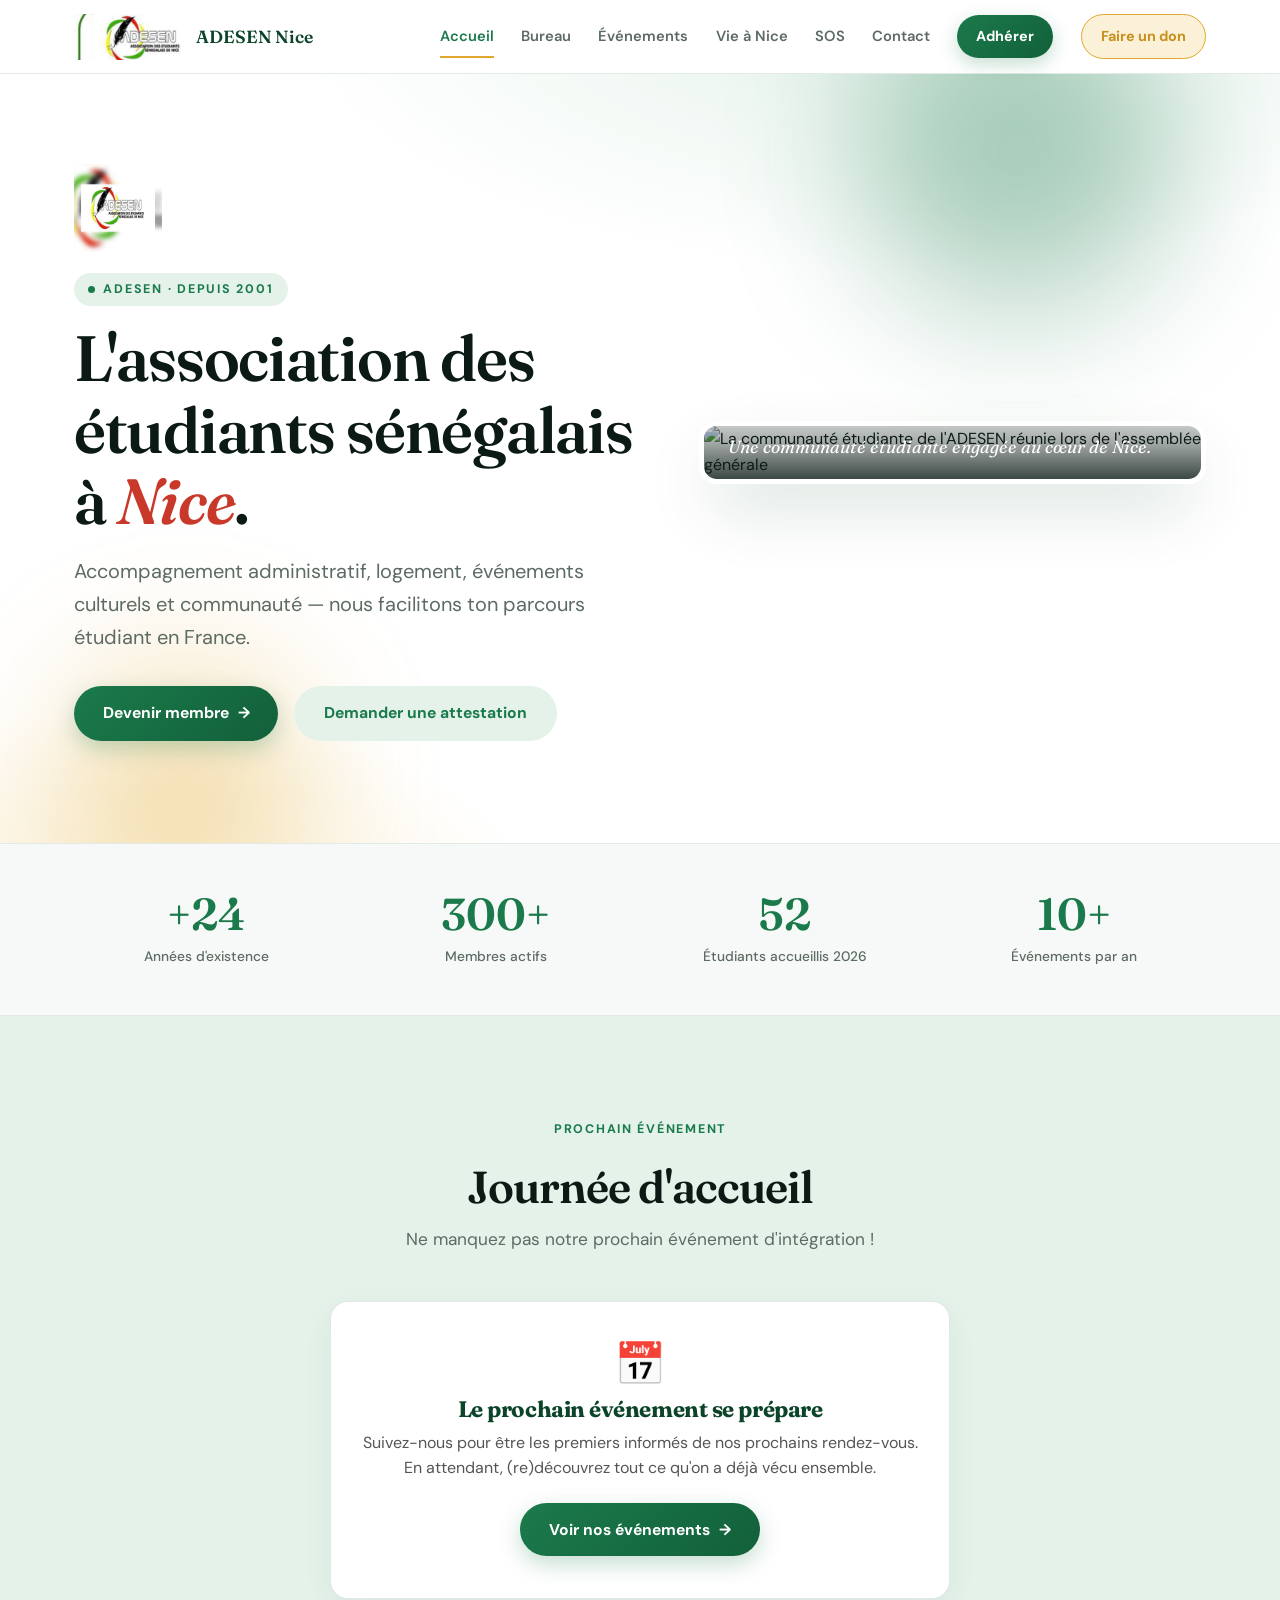
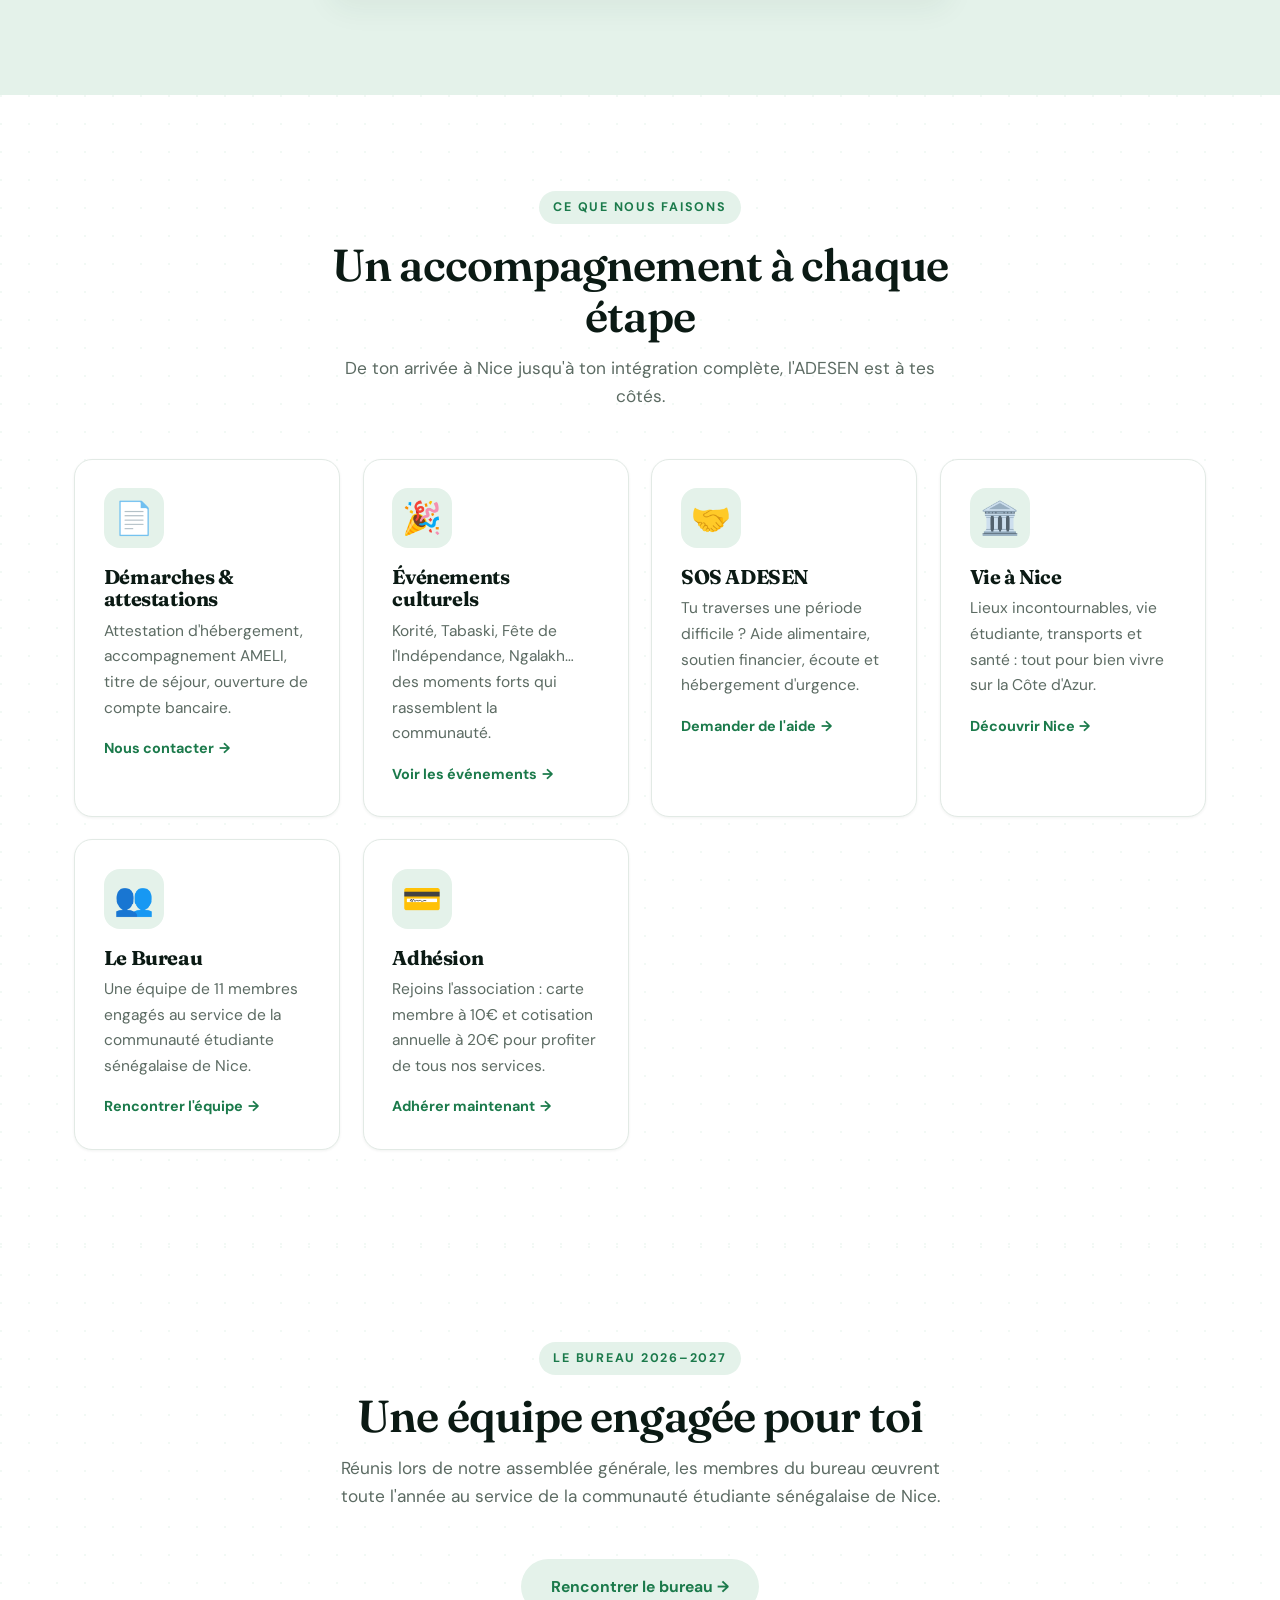
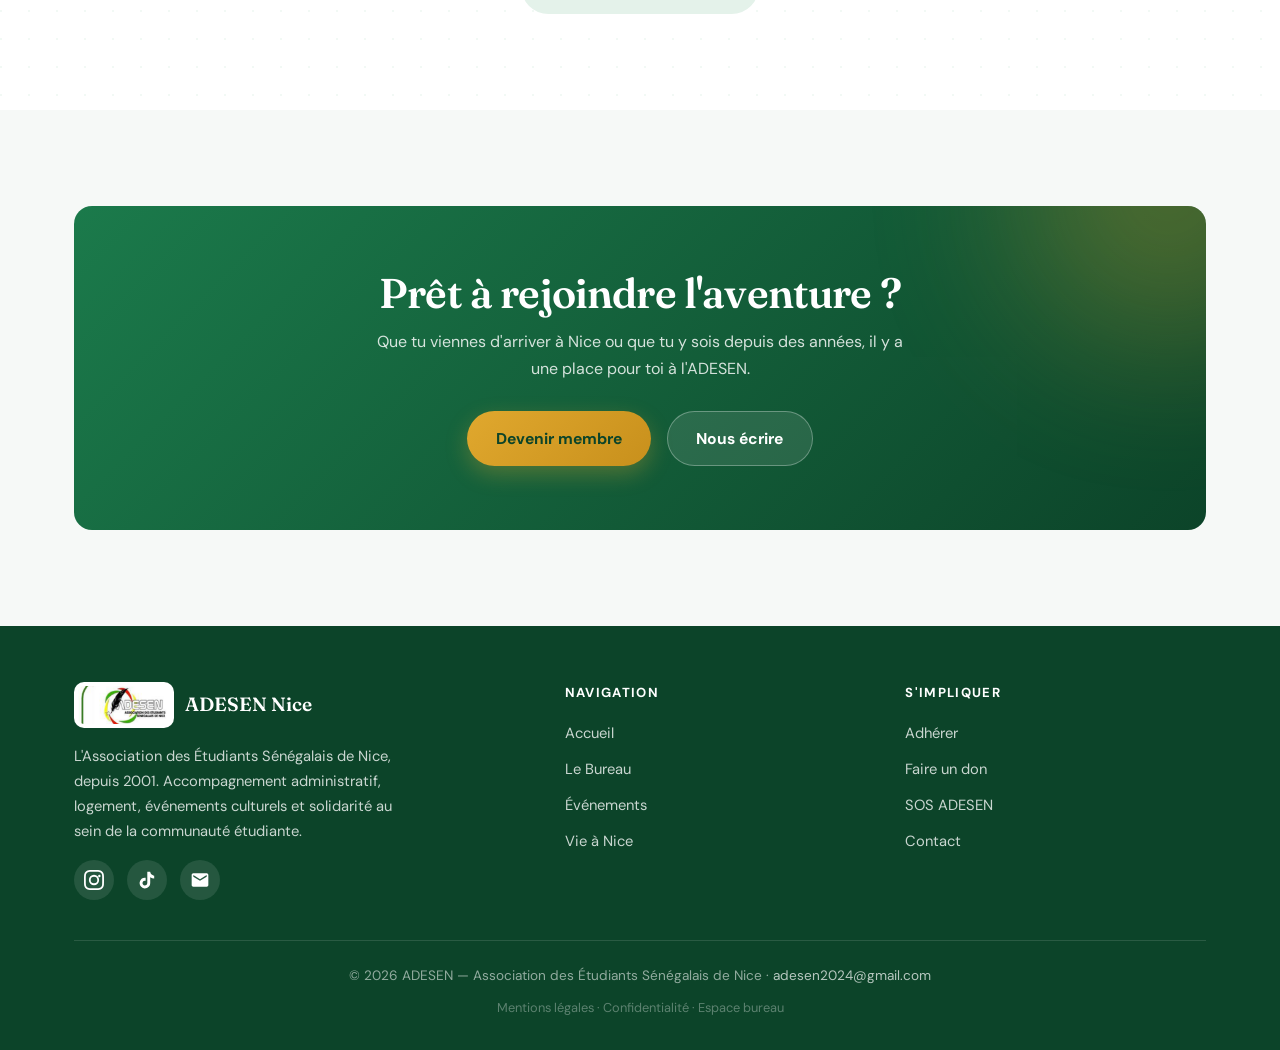
==== index.html @ 0a859e87 "Initial commit - ADESEN site web" ====
<!DOCTYPE html>
<html lang="fr">
<head>
<meta charset="UTF-8">
<meta name="viewport" content="width=device-width, initial-scale=1.0, maximum-scale=5.0">
<meta name="theme-color" content="#1B7A4B">
<title>ADESEN Nice — Association des Étudiants Sénégalais de Nice</title>
<meta name="description" content="ADESEN, l'Association des Étudiants Sénégalais de Nice depuis 2001. Attestation d'hébergement, accompagnement administratif, événements culturels, solidarité et communauté.">
<meta name="author" content="ADESEN - Association des Étudiants Sénégalais de Nice">
<meta name="robots" content="index, follow, max-image-preview:large">
<meta name="geo.region" content="FR-06">
<meta name="geo.placename" content="Nice">
<link rel="canonical" href="https://adesen.fr/">
<meta property="og:type" content="website">
<meta property="og:site_name" content="ADESEN Nice">
<meta property="og:title" content="ADESEN Nice — Association des Étudiants Sénégalais de Nice">
<meta property="og:description" content="ADESEN, l'Association des Étudiants Sénégalais de Nice depuis 2001. Attestation d'hébergement, accompagnement administratif, événements culturels, solidarité et communauté.">
<meta property="og:url" content="https://adesen.fr/">
<meta property="og:image" content="https://yzhsnzvxpqthxebpvlsi.supabase.co/storage/v1/object/public/photos-adesen/og-image.jpg">
<meta property="og:locale" content="fr_FR">
<link rel="icon" type="image/jpeg" href="https://yzhsnzvxpqthxebpvlsi.supabase.co/storage/v1/object/public/photos-adesen/og-image.jpg">
<link rel="preconnect" href="https://fonts.googleapis.com">
<link rel="preconnect" href="https://fonts.gstatic.com" crossorigin>
<link href="https://fonts.googleapis.com/css2?family=Fraunces:opsz,wght@9..144,400;9..144,500;9..144,600;9..144,700&family=DM+Sans:wght@400;500;600;700&display=swap" rel="stylesheet">
<link rel="stylesheet" href="styles.css">
</head>
<body>
<nav class="nav">
  <div class="nav-inner">
    <a href="index.html" class="logo">
      <img src="[data-uri]" alt="ADESEN" class="logo-img">
      <span class="logo-text">ADESEN Nice</span>
    </a>
    <button class="nav-toggle" onclick="toggleNav()" aria-label="Menu"><span></span><span></span><span></span></button>
    <div class="nav-links" id="navLinks">
      <a href="index.html" class="navlink">Accueil</a>
      <a href="bureau.html" class="navlink">Bureau</a>
      <a href="evenements.html" class="navlink">Événements</a>
      <a href="vie-nice.html" class="navlink">Vie à Nice</a>
      <a href="sos.html" class="navlink">SOS</a>
      <a href="contact.html" class="navlink">Contact</a>
      <a href="adherer.html" class="btn-nav btn-nav-adherer">Adhérer</a>
      <a href="don.html" class="btn-nav btn-nav-don">Faire un don</a>
    </div>
  </div>
</nav>
<header class="hero">
  <div class="hero-blob b1"></div>
  <div class="hero-blob b2"></div>
  <div class="container">
    <div class="hero-grid">
      <div class="hero-text reveal">
        <img src="[data-uri]" alt="Logo ADESEN" class="hero-main-logo">
        <span class="eyebrow"><span class="eyebrow-dot"></span> ADESEN · Depuis 2001</span>
        <h1>L'association des étudiants sénégalais à <em>Nice</em>.</h1>
        <p class="lead">Accompagnement administratif, logement, événements culturels et communauté — nous facilitons ton parcours étudiant en France.</p>
        <div class="hero-actions">
          <a href="adherer.html" class="btn btn-primary">Devenir membre <span>→</span></a>
          <a href="contact.html" class="btn btn-secondary">Demander une attestation</a>
        </div>
      </div>
      <div class="hero-photo reveal d2">
        <img src="https://yzhsnzvxpqthxebpvlsi.supabase.co/storage/v1/object/public/photos-adesen/hero-bureau-2026.jpeg" alt="La communauté étudiante de l'ADESEN réunie lors de l'assemblée générale" loading="lazy">
        <span class="hero-photo-caption">Une communauté étudiante engagée au cœur de Nice.</span>
      </div>
    </div>
  </div>
</header>

<!-- BANDE STATS -->
<div class="stats-band">
  <div class="container">
    <div class="stats-band-grid">
      <div class="stat-band-item reveal d1"><span class="stat-band-num" data-target="24" data-prefix="+">+24</span><span class="stat-band-label">Années d'existence</span></div>
      <div class="stat-band-item reveal d2"><span class="stat-band-num" data-target="300" data-suffix="+">300+</span><span class="stat-band-label">Membres actifs</span></div>
      <div class="stat-band-item reveal d3"><span class="stat-band-num" data-target="52">52</span><span class="stat-band-label">Étudiants accueillis 2026</span></div>
      <div class="stat-band-item reveal d4"><span class="stat-band-num" data-target="10" data-suffix="+">10+</span><span class="stat-band-label">Événements par an</span></div>
    </div>
  </div>
</div>


<!-- PROCHAIN ÉVÉNEMENT : TAMKHARIT -->
<section class="section upcoming-section" id="prochain-evenement">
  <div class="container">
    <div class="section-head reveal">
      <span class="eyebrow">Prochain événement</span>
      <h2>Journée d'accueil</h2>
      <p>Ne manquez pas notre prochain événement d'intégration&nbsp;!</p>
    </div>
    <!-- État vide (caché par défaut) -->
    <div id="upcoming-empty-state" class="upcoming-empty reveal" style="display:none; text-align:center;max-width:620px;margin:0 auto;padding:2.6rem 1.6rem;background:#fff;border:1px solid rgba(27,67,50,.12);border-radius:18px;box-shadow:0 10px 30px rgba(27,67,50,.06);">
      <div style="font-size:2.6rem;line-height:1;margin-bottom:.7rem;">📅</div>
      <h3 style="font-family:'Fraunces',serif;color:var(--green-dark);margin:0 0 .5rem;font-size:1.4rem;">Le prochain événement se prépare</h3>
      <p style="color:#555;margin:0 0 1.4rem;line-height:1.6;">Suivez-nous pour être les premiers informés de nos prochains rendez-vous. En attendant, (re)découvrez tout ce qu'on a déjà vécu ensemble.</p>
      <a href="evenements.html" class="btn btn-primary">Voir nos événements <span>→</span></a>
    </div>

    <!-- Carte de l'événement avec compte à rebours -->
    <div id="upcoming-event-card" class="upcoming-card reveal" data-countdown="2026-09-26T15:00:00+02:00" data-countdown-end="2026-09-27T00:00:00+02:00">
      <div class="upcoming-poster">
        <img src="AfficheJI.jpeg" alt="Affiche Journée d'Accueil de l'ADESEN" onclick="openLightbox(this.src)">
      </div>
      <div class="upcoming-info">
        <span class="upcoming-badge">Nouveau</span>
        <h3 class="upcoming-title">Journée d'accueil des étudiants</h3>
        
        <!-- COMPTE À REBOURS -->
        <div class="countdown-wrapper">
          <div class="countdown-item">
            <span class="countdown-value" data-days>00</span>
            <span class="countdown-label">Jours</span>
          </div>
          <div class="countdown-item">
            <span class="countdown-value" data-hours>00</span>
            <span class="countdown-label">Heures</span>
          </div>
          <div class="countdown-item">
            <span class="countdown-value" data-minutes>00</span>
            <span class="countdown-label">Minutes</span>
          </div>
          <div class="countdown-item">
            <span class="countdown-value" data-seconds>00</span>
            <span class="countdown-label">Secondes</span>
          </div>
        </div>

        <p class="upcoming-desc">Cliquez sur l'affiche pour la voir en grand. Ne manquez pas cette journée exceptionnelle d'intégration et de partage !</p>
        <ul class="upcoming-meta">
          <li>
            <div class="um-ico">📋</div>
            <span><strong>Chronogramme</strong><br>
              <strong>15h00</strong> — Accueil des étudiants<br>
              <strong>16h15</strong> — Mot de bienvenue par le président &amp; Atelier CV<br>
              <strong>17h30</strong> — Prestation des invités<br>
              <strong>19h30</strong> — Ambiances, moments de détente (jeu de carte, ping pong, playstation…)<br>
              <strong>21h00</strong> — Petite collation + jeu Kahoot<br>
              <strong>22h00</strong> — Ambiances<br>
              <strong>00h00</strong> — Mots de fermeture
            </span>
          </li>
        </ul>
        <a href="evenements.html" class="btn btn-primary">Voir nos événements <span>→</span></a>
      </div>
    </div>
  </div>
</section>

<!-- Lightbox zoom affiche -->
<div class="lightbox-overlay" id="lightbox-overlay" onclick="closeLightbox()">
  <button class="lightbox-close" aria-label="Fermer">&times;</button>
  <img id="lightbox-img" src="" alt="Affiche en grand">
</div>

<section class="section bg-pattern">
  <div class="container">
    <div class="section-head reveal">
      <span class="eyebrow">Ce que nous faisons</span>
      <h2>Un accompagnement à chaque étape</h2>
      <p>De ton arrivée à Nice jusqu'à ton intégration complète, l'ADESEN est à tes côtés.</p>
    </div>
    <div class="feature-grid">
      <div class="feature-card reveal d1">
        <div class="feature-icon">📄</div>
        <h3>Démarches & attestations</h3>
        <p>Attestation d'hébergement, accompagnement AMELI, titre de séjour, ouverture de compte bancaire.</p>
        <a href="contact.html" class="card-link">Nous contacter <span>→</span></a>
      </div>
      <div class="feature-card reveal d2">
        <div class="feature-icon">🎉</div>
        <h3>Événements culturels</h3>
        <p>Korité, Tabaski, Fête de l'Indépendance, Ngalakh… des moments forts qui rassemblent la communauté.</p>
        <a href="evenements.html" class="card-link">Voir les événements <span>→</span></a>
      </div>
      <div class="feature-card reveal d3">
        <div class="feature-icon">🤝</div>
        <h3>SOS ADESEN</h3>
        <p>Tu traverses une période difficile ? Aide alimentaire, soutien financier, écoute et hébergement d'urgence.</p>
        <a href="sos.html" class="card-link">Demander de l'aide <span>→</span></a>
      </div>
      <div class="feature-card reveal d1">
        <div class="feature-icon">🏛️</div>
        <h3>Vie à Nice</h3>
        <p>Lieux incontournables, vie étudiante, transports et santé : tout pour bien vivre sur la Côte d'Azur.</p>
        <a href="vie-nice.html" class="card-link">Découvrir Nice <span>→</span></a>
      </div>
      <div class="feature-card reveal d2">
        <div class="feature-icon">👥</div>
        <h3>Le Bureau</h3>
        <p>Une équipe de 11 membres engagés au service de la communauté étudiante sénégalaise de Nice.</p>
        <a href="bureau.html" class="card-link">Rencontrer l'équipe <span>→</span></a>
      </div>
      <div class="feature-card reveal d3">
        <div class="feature-icon">💳</div>
        <h3>Adhésion</h3>
        <p>Rejoins l'association : carte membre à 10€ et cotisation annuelle à 20€ pour profiter de tous nos services.</p>
        <a href="adherer.html" class="card-link">Adhérer maintenant <span>→</span></a>
      </div>
    </div>
  </div>
</section>

<section class="section bg-pattern">
  <div class="container">
    <div class="section-head reveal">
      <span class="eyebrow">Le Bureau 2026–2027</span>
      <h2>Une équipe engagée pour toi</h2>
      <p>Réunis lors de notre assemblée générale, les membres du bureau œuvrent toute l'année au service de la communauté étudiante sénégalaise de Nice.</p>
    </div>
    <div style="text-align:center; margin-top:2.5rem;" class="reveal">
      <a href="bureau.html" class="btn btn-secondary">Rencontrer le bureau →</a>
    </div>
  </div>
</section>


<section class="section section-soft">
  <div class="container">
    <div class="cta-banner reveal">
      <h2>Prêt à rejoindre l'aventure ?</h2>
      <p>Que tu viennes d'arriver à Nice ou que tu y sois depuis des années, il y a une place pour toi à l'ADESEN.</p>
      <div class="hero-actions">
        <a href="adherer.html" class="btn btn-gold">Devenir membre</a>
        <a href="contact.html" class="btn btn-outline" style="background:rgba(255,255,255,0.1); color:#fff; border-color:rgba(255,255,255,0.3);">Nous écrire</a>
      </div>
    </div>
  </div>
</section>

<footer class="footer">
  <div class="container">
    <div class="footer-grid">
      <div>
        <div class="footer-brand">
          <img src="[data-uri]" alt="ADESEN">
          <span>ADESEN Nice</span>
        </div>
        <p class="desc">L'Association des Étudiants Sénégalais de Nice, depuis 2001. Accompagnement administratif, logement, événements culturels et solidarité au sein de la communauté étudiante.</p>
        <div class="footer-socials">
          <a href="https://www.instagram.com/adesen_nice" target="_blank" aria-label="Instagram" style="color:#fff;"><svg viewBox="0 0 24 24" fill="currentColor"><path d="M12 2.16c3.2 0 3.58.01 4.85.07 1.17.05 1.8.25 2.23.41.56.22.96.48 1.38.9.42.42.68.82.9 1.38.16.42.36 1.05.41 2.23.06 1.27.07 1.65.07 4.85s-.01 3.58-.07 4.85c-.05 1.17-.25 1.8-.41 2.23-.22.56-.48.96-.9 1.38-.42.42-.82.68-1.38.9-.42.16-1.05.36-2.23.41-1.27.06-1.65.07-4.85.07s-3.58-.01-4.85-.07c-1.17-.05-1.8-.25-2.23-.41-.56-.22-.96-.48-1.38-.9-.42-.42-.68-.82-.9-1.38-.16-.42-.36-1.05-.41-2.23C2.17 15.58 2.16 15.2 2.16 12s.01-3.58.07-4.85c.05-1.17.25-1.8.41-2.23.22-.56.48-.96.9-1.38.42-.42.82-.68 1.38-.9.42-.16 1.05-.36 2.23-.41C8.42 2.17 8.8 2.16 12 2.16M12 0C8.74 0 8.33.01 7.05.07 5.78.13 4.9.33 4.14.63c-.79.31-1.46.72-2.13 1.38C1.35 2.68.94 3.35.63 4.14.33 4.9.13 5.78.07 7.05.01 8.33 0 8.74 0 12s.01 3.67.07 4.95c.06 1.27.26 2.15.56 2.91.31.79.72 1.46 1.38 2.13.67.66 1.34 1.07 2.13 1.38.76.3 1.64.5 2.91.56C8.33 23.99 8.74 24 12 24s3.67-.01 4.95-.07c1.27-.06 2.15-.26 2.91-.56.79-.31 1.46-.72 2.13-1.38.66-.67 1.07-1.34 1.38-2.13.3-.76.5-1.64.56-2.91.06-1.28.07-1.69.07-4.95s-.01-3.67-.07-4.95c-.06-1.27-.26-2.15-.56-2.91-.31-.79-.72-1.46-1.38-2.13C21.32 1.35 20.65.94 19.86.63 19.1.33 18.22.13 16.95.07 15.67.01 15.26 0 12 0zm0 5.84A6.16 6.16 0 1 0 18.16 12 6.16 6.16 0 0 0 12 5.84zM12 16a4 4 0 1 1 4-4 4 4 0 0 1-4 4zm6.41-10.16a1.44 1.44 0 1 0 1.44 1.44 1.44 1.44 0 0 0-1.44-1.44z"/></svg></a>
          <a href="https://www.tiktok.com/@adesen.nice.officiel" target="_blank" aria-label="TikTok" style="color:#fff;"><svg viewBox="0 0 24 24" fill="currentColor"><path d="M19.59 6.69a4.83 4.83 0 0 1-3.77-4.25V2h-3.45v13.67a2.89 2.89 0 0 1-5.2 1.74 2.89 2.89 0 0 1 2.31-4.64 2.93 2.93 0 0 1 .88.13V9.4a6.84 6.84 0 0 0-1-.05A6.33 6.33 0 0 0 5 20.1a6.34 6.34 0 0 0 10.86-4.43v-7a8.16 8.16 0 0 0 4.77 1.52v-3.4a4.85 4.85 0 0 1-1-.1z"/></svg></a>
          <a href="mailto:adesen2024@gmail.com" aria-label="Email" style="color:#fff;"><svg viewBox="0 0 24 24" fill="currentColor"><path d="M20 4H4c-1.1 0-2 .9-2 2v12c0 1.1.9 2 2 2h16c1.1 0 2-.9 2-2V6c0-1.1-.9-2-2-2zm0 4-8 5-8-5V6l8 5 8-5v2z"/></svg></a>
        </div>
      </div>
      <div>
        <h4>Navigation</h4>
        <ul>
          <li><a href="index.html">Accueil</a></li>
          <li><a href="bureau.html">Le Bureau</a></li>
          <li><a href="evenements.html">Événements</a></li>
          <li><a href="vie-nice.html">Vie à Nice</a></li>
        </ul>
      </div>
      <div>
        <h4>S'impliquer</h4>
        <ul>
          <li><a href="adherer.html">Adhérer</a></li>
          <li><a href="don.html">Faire un don</a></li>
          <li><a href="sos.html">SOS ADESEN</a></li>
          <li><a href="contact.html">Contact</a></li>
        </ul>
      </div>
    </div>
    <div class="footer-bottom">
      <p>© <span id="year">2026</span> ADESEN — Association des Étudiants Sénégalais de Nice · <a href="mailto:adesen2024@gmail.com">adesen2024@gmail.com</a></p>
      <p class="footer-legal"><a href="mentions.html">Mentions légales</a> · <a href="confidentialite.html">Confidentialité</a> · <a href="admin.html">Espace bureau</a></p>
    </div>
  </div>
</footer>
<script src="app.js"></script>
</body>
</html>
---- styles.css ----
/* =====================================================
   ADESEN — Design system partagé (multi-pages)
   Vert Sénégal + Or + Blanc · animations + flip cards
   ===================================================== */

:root {
  --bg: #FFFFFF;
  --bg-soft: #F6F9F7;
  --bg-section: #EEF4F0;
  --ink: #0B1A14;
  --ink-soft: #1F2D27;
  --muted: #5C6B63;
  --muted-light: #93A199;
  --line: #E2EAE5;
  --line-light: #EFF4F1;

  /* Couleurs Sénégal */
  --green: #1B7A4B;          /* vert vif */
  --green-deep: #12603A;     /* vert profond */
  --green-dark: #0C4429;     /* très profond */
  --green-soft: #E4F2EA;
  --green-glow: rgba(27, 122, 75, 0.25);

  --gold: #E0A82E;           /* or */
  --gold-deep: #C8901C;
  --gold-soft: #FBF1D8;
  --gold-glow: rgba(224, 168, 46, 0.30);

  --red: #C8392A;            /* rouge drapeau (accents) */
  --red-soft: #FBEAE7;

  --shadow-sm: 0 1px 3px rgba(11, 26, 20, 0.06);
  --shadow-md: 0 6px 22px rgba(11, 26, 20, 0.10);
  --shadow-lg: 0 18px 44px -12px rgba(11, 26, 20, 0.18);
  --shadow-xl: 0 28px 70px -18px rgba(12, 68, 41, 0.30);

  --radius: 18px;
  --radius-sm: 12px;
}

* { box-sizing: border-box; margin: 0; padding: 0; }
html { scroll-behavior: smooth; }
body {
  font-family: 'DM Sans', system-ui, -apple-system, sans-serif;
  background: var(--bg);
  color: var(--ink);
  line-height: 1.65;
  -webkit-font-smoothing: antialiased;
  text-rendering: optimizeLegibility;
  overflow-x: hidden;
}
a { color: inherit; text-decoration: none; }
button { font-family: inherit; cursor: pointer; border: none; background: none; }
img { display: block; max-width: 100%; }

.container { max-width: 1180px; margin: 0 auto; padding: 0 1.5rem; }

/* ====== TYPO ====== */
.serif { font-family: 'Fraunces', Georgia, serif; }
h1, h2, h3 { letter-spacing: -0.02em; line-height: 1.12; font-family: 'Fraunces', Georgia, serif; }
h1 { font-weight: 600; }
h2 { font-weight: 600; }

.eyebrow {
  display: inline-block;
  font-family: 'DM Sans', sans-serif;
  font-size: 0.78rem; font-weight: 700;
  letter-spacing: 0.14em; text-transform: uppercase;
  color: var(--green);
  background: var(--green-soft);
  padding: 0.4rem 0.9rem; border-radius: 100px;
  margin-bottom: 1rem;
}
.section-head { text-align: center; max-width: 640px; margin: 0 auto 3rem; }
.section-head h2 { font-size: clamp(1.9rem, 4vw, 2.8rem); color: var(--ink); margin-bottom: 0.8rem; }
.section-head p { color: var(--muted); font-size: 1.08rem; }

/* ====== DECORATIVE BG ====== */
.bg-pattern {
  position: relative;
}
.bg-pattern::before {
  content: '';
  position: absolute; inset: 0;
  background-image: radial-gradient(circle at 1px 1px, var(--green-soft) 1.5px, transparent 0);
  background-size: 28px 28px;
  opacity: 0.5; pointer-events: none; z-index: 0;
}
.bg-pattern > * { position: relative; z-index: 1; }

/* ====== NAV ====== */
.nav {
  position: sticky; top: 0; z-index: 100;
  background: rgba(255, 255, 255, 0.88);
  backdrop-filter: blur(20px) saturate(180%);
  -webkit-backdrop-filter: blur(20px) saturate(180%);
  border-bottom: 1px solid var(--line);
}
.nav-inner {
  max-width: 1180px; margin: 0 auto; padding: 0.85rem 1.5rem;
  display: flex; align-items: center; justify-content: space-between; gap: 1rem;
}
.logo { display: flex; align-items: center; gap: 0.7rem; }
.logo-img { height: 46px; width: auto; }
.logo-text {
  font-family: 'Fraunces', serif; font-weight: 600; font-size: 1.1rem;
  color: var(--green-dark); letter-spacing: -0.01em; display: none;
}
@media (min-width: 600px) { .logo-text { display: block; } }

.nav-links { display: flex; align-items: center; gap: 1.7rem; }
.nav-links a.navlink {
  font-size: 0.92rem; font-weight: 600; color: var(--muted);
  transition: color 0.2s; padding: 0.4rem 0; position: relative;
}
.nav-links a.navlink:hover { color: var(--green); }
.nav-links a.navlink::after {
  content: ''; position: absolute; bottom: -3px; left: 0;
  width: 0; height: 2px; background: var(--gold);
  transition: width 0.3s ease;
}
.nav-links a.navlink:hover::after,
.nav-links a.navlink.active::after { width: 100%; }
.nav-links a.navlink.active { color: var(--green); }

/* Boutons nav */
.btn-nav {
  font-size: 0.9rem; font-weight: 700;
  padding: 0.6rem 1.2rem; border-radius: 100px;
  transition: all 0.25s ease;
}
.btn-nav-adherer {
  color: #fff;
  background: linear-gradient(135deg, var(--green) 0%, var(--green-deep) 100%);
  box-shadow: 0 6px 18px var(--green-glow);
}
.btn-nav-adherer:hover { transform: translateY(-2px); box-shadow: 0 10px 26px var(--green-glow); }
.btn-nav-don {
  color: var(--gold-deep);
  background: var(--gold-soft);
  border: 1.5px solid var(--gold);
}
.btn-nav-don:hover { background: var(--gold); color: #fff; transform: translateY(-2px); }

/* Burger */
.nav-toggle { display: none; flex-direction: column; gap: 5px; padding: 0.4rem; }
.nav-toggle span { width: 24px; height: 2px; background: var(--ink); border-radius: 2px; transition: 0.3s; }
@media (max-width: 940px) {
  .nav-toggle { display: flex; }
  .nav-links {
    position: fixed; top: 64px; right: 0;
    flex-direction: column; align-items: flex-start;
    background: #fff; width: min(80vw, 320px); height: calc(100vh - 64px);
    padding: 2rem 1.8rem; gap: 1.4rem;
    box-shadow: var(--shadow-xl);
    transform: translateX(105%); transition: transform 0.35s cubic-bezier(.4,0,.2,1);
    overflow-y: auto;
  }
  .nav-links.open { transform: translateX(0); }
  .nav-links a.navlink { font-size: 1.1rem; }
  .btn-nav { width: 100%; text-align: center; }
}

/* ====== BUTTONS ====== */
.btn {
  display: inline-flex; align-items: center; gap: 0.55rem;
  font-weight: 700; font-size: 0.98rem;
  padding: 0.85rem 1.8rem; border-radius: 100px;
  transition: all 0.25s ease;
}
.btn-primary {
  color: #fff;
  background: linear-gradient(135deg, var(--green) 0%, var(--green-deep) 100%);
  box-shadow: 0 8px 22px var(--green-glow);
}
.btn-primary:hover { transform: translateY(-3px); box-shadow: 0 14px 32px var(--green-glow); }
.btn-gold {
  color: var(--green-dark);
  background: linear-gradient(135deg, var(--gold) 0%, var(--gold-deep) 100%);
  box-shadow: 0 8px 22px var(--gold-glow);
}
.btn-gold:hover { transform: translateY(-3px); box-shadow: 0 14px 32px var(--gold-glow); }
.btn-secondary {
  color: var(--green); background: var(--green-soft);
  border: 1.5px solid transparent;
}
.btn-secondary:hover { border-color: var(--green); transform: translateY(-3px); }
.btn-outline {
  color: var(--ink); background: #fff; border: 1.5px solid var(--line);
}
.btn-outline:hover { border-color: var(--green); color: var(--green); transform: translateY(-3px); }

/* ====== HERO ====== */
.hero {
  position: relative; overflow: hidden;
  padding: clamp(3rem, 7vw, 6rem) 0 clamp(3.5rem, 8vw, 7rem);
  background:
    radial-gradient(ellipse 80% 60% at 70% -10%, var(--green-soft) 0%, transparent 60%),
    radial-gradient(ellipse 60% 50% at 10% 110%, var(--gold-soft) 0%, transparent 55%),
    var(--bg);
}
.hero-blob {
  position: absolute; border-radius: 50%; filter: blur(70px); opacity: 0.35; z-index: 0;
  animation: float 9s ease-in-out infinite;
}
.hero-blob.b1 { width: 320px; height: 320px; background: var(--green); top: -80px; right: 8%; }
.hero-blob.b2 { width: 240px; height: 240px; background: var(--gold); bottom: -60px; left: 5%; animation-delay: -3s; }
@keyframes float {
  0%,100% { transform: translateY(0) scale(1); }
  50% { transform: translateY(-26px) scale(1.05); }
}
.hero-inner { position: relative; z-index: 1; text-align: center; max-width: 820px; margin: 0 auto; }
.hero-main-logo { height: clamp(90px, 16vw, 150px); width: auto; margin: 0 auto 1.6rem; }
.hero h1 {
  font-size: clamp(2.3rem, 6vw, 4rem); color: var(--ink); margin-bottom: 1.1rem;
}
.hero h1 .accent { color: var(--green); }
.hero .lead { font-size: clamp(1.05rem, 2.2vw, 1.25rem); color: var(--muted); max-width: 620px; margin: 0 auto 2rem; }
.hero-actions { display: flex; gap: 1rem; justify-content: center; flex-wrap: wrap; }

/* ====== STATS ====== */
.stats {
  display: grid; grid-template-columns: repeat(auto-fit, minmax(150px, 1fr));
  gap: 1.2rem; margin-top: 3rem; max-width: 760px; margin-left: auto; margin-right: auto;
}
.stat {
  background: #fff; border: 1px solid var(--line); border-radius: var(--radius);
  padding: 1.6rem 1rem; text-align: center; box-shadow: var(--shadow-sm);
  transition: transform 0.3s, box-shadow 0.3s;
}
.stat:hover { transform: translateY(-5px); box-shadow: var(--shadow-md); }
.stat-num { font-family: 'Fraunces', serif; font-size: 2.3rem; font-weight: 600; color: var(--green); line-height: 1; }
.stat-label { font-size: 0.85rem; color: var(--muted); margin-top: 0.4rem; font-weight: 500; }

/* ====== HERO DEUX COLONNES ====== */
.hero-grid {
  position: relative; z-index: 1;
  display: grid; grid-template-columns: 1.05fr 0.95fr;
  gap: clamp(2rem, 5vw, 4rem); align-items: center;
}
.hero-text { text-align: left; }
.hero-text .hero-main-logo { height: clamp(60px, 9vw, 88px); width: auto; margin: 0 0 1.3rem; display: block; }
.hero .eyebrow { display: inline-flex; align-items: center; gap: 0.5rem; }
.eyebrow-dot { width: 7px; height: 7px; border-radius: 50%; background: var(--green); display: inline-block; }
.hero-text h1 { text-align: left; margin-bottom: 1.1rem; }
.hero h1 em { font-style: italic; color: var(--red); }
.hero-text .lead { text-align: left; max-width: 540px; margin: 0 0 2rem; }
.hero-text .hero-actions { justify-content: flex-start; }

.hero-photo {
  position: relative; border-radius: var(--radius); overflow: hidden;
  box-shadow: var(--shadow-xl); border: 5px solid #fff;
}
.hero-photo img { width: 100%; height: auto; display: block; }
.hero-photo-caption {
  position: absolute; left: 0; right: 0; bottom: 0;
  padding: 2.6rem 1.5rem 1.2rem;
  font-family: 'Fraunces', serif; font-style: italic; font-size: 1.1rem; line-height: 1.4;
  color: #fff;
  background: linear-gradient(to top, rgba(11,26,20,0.80) 0%, rgba(11,26,20,0.35) 45%, transparent 100%);
}

/* ====== BANDE STATS ====== */
.stats-band {
  background: var(--bg-soft);
  border-top: 1px solid var(--line); border-bottom: 1px solid var(--line);
  padding: 2.6rem 0;
}
.stats-band-grid { display: grid; grid-template-columns: repeat(4, 1fr); gap: 1.5rem; text-align: center; }
.stat-band-item { padding: 0.4rem 0.5rem; }
.stat-band-num { display: block; font-family: 'Fraunces', serif; font-size: clamp(2rem, 4vw, 2.8rem); font-weight: 600; color: var(--green); line-height: 1; }
.stat-band-label { display: block; font-size: 0.86rem; color: var(--muted); margin-top: 0.5rem; font-weight: 500; }

@media (max-width: 860px) {
  .hero-grid { grid-template-columns: 1fr; gap: 2.2rem; }
  .hero-text { text-align: center; }
  .hero-text .hero-main-logo { margin: 0 auto 1.3rem; }
  .hero-text h1, .hero-text .lead { text-align: center; }
  .hero-text .lead { margin-left: auto; margin-right: auto; }
  .hero-text .hero-actions { justify-content: center; }
  .hero-photo { max-width: 520px; margin: 0 auto; }
  .stats-band-grid { grid-template-columns: repeat(2, 1fr); gap: 1.8rem 1rem; }
}

/* ====== SECTION GENERIC ====== */
.section { padding: clamp(3.5rem, 8vw, 6rem) 0; }
.section-soft { background: var(--bg-soft); }
.section-green {
  background: linear-gradient(135deg, var(--green-deep) 0%, var(--green-dark) 100%);
  color: #fff;
}
.section-green .section-head h2 { color: #fff; }
.section-green .section-head p { color: rgba(255,255,255,0.78); }
.section-green .eyebrow { background: rgba(255,255,255,0.14); color: var(--gold); }

/* ====== CARDS GRID (aperçu accueil) ====== */
.feature-grid {
  display: grid; grid-template-columns: repeat(auto-fit, minmax(240px, 1fr)); gap: 1.4rem;
}
.feature-card {
  background: #fff; border: 1px solid var(--line); border-radius: var(--radius);
  padding: 1.8rem; box-shadow: var(--shadow-sm);
  transition: transform 0.3s, box-shadow 0.3s, border-color 0.3s;
  position: relative; overflow: hidden;
}
.feature-card::before {
  content: ''; position: absolute; top: 0; left: 0; right: 0; height: 4px;
  background: linear-gradient(90deg, var(--green), var(--gold)); transform: scaleX(0);
  transform-origin: left; transition: transform 0.4s ease;
}
.feature-card:hover { transform: translateY(-6px); box-shadow: var(--shadow-lg); border-color: transparent; }
.feature-card:hover::before { transform: scaleX(1); }
.feature-icon {
  font-size: 2rem; width: 60px; height: 60px; border-radius: 16px;
  display: flex; align-items: center; justify-content: center;
  background: var(--green-soft); margin-bottom: 1.1rem;
}
.feature-card h3 { font-size: 1.25rem; margin-bottom: 0.5rem; color: var(--ink); }
.feature-card p { color: var(--muted); font-size: 0.97rem; }
.feature-card .card-link {
  display: inline-flex; align-items: center; gap: 0.3rem; margin-top: 1rem;
  color: var(--green); font-weight: 700; font-size: 0.9rem;
}
.feature-card .card-link span { transition: transform 0.25s; }
.feature-card:hover .card-link span { transform: translateX(4px); }

/* ====== BUREAU — FLIP CARDS 3D ====== */
.bureau-grid {
  display: grid; grid-template-columns: repeat(auto-fill, minmax(210px, 1fr)); gap: 1.6rem;
}
.flip-card {
  background: transparent; perspective: 1200px; height: 350px; cursor: pointer;
}
.flip-inner {
  position: relative; width: 100%; height: 100%;
  transition: transform 0.7s cubic-bezier(.4,.2,.2,1); transform-style: preserve-3d;
}
.flip-card:hover .flip-inner,
.flip-card.flipped .flip-inner { transform: rotateY(180deg); }
.flip-front, .flip-back {
  position: absolute; inset: 0; backface-visibility: hidden; -webkit-backface-visibility: hidden;
  border-radius: var(--radius); overflow: hidden; box-shadow: var(--shadow-md);
}
.flip-front {
  background: #fff; border: 1px solid var(--line);
  display: flex; flex-direction: column;
}
.flip-front .avatar-wrap {
  flex: none; height: 250px; overflow: hidden; position: relative; background: var(--green-soft);
}
.flip-front .avatar-wrap img { width: 100%; height: 100%; object-fit: cover; }
.flip-front .front-info {
  flex: 1; padding: 0.7rem 1rem; text-align: center; border-top: 3px solid var(--gold);
  display: flex; flex-direction: column; align-items: center; justify-content: center; gap: 0.15rem;
}
.flip-front .front-role { font-size: 0.72rem; font-weight: 700; letter-spacing: 0.06em; text-transform: uppercase; color: var(--green); display: block; margin-bottom: 0.15rem; }
.flip-front .front-name { font-family: 'Fraunces', serif; font-weight: 600; font-size: 1.05rem; color: var(--ink); }
.flip-back {
  transform: rotateY(180deg);
  background: linear-gradient(150deg, var(--green) 0%, var(--green-dark) 100%);
  color: #fff; display: flex; flex-direction: column; align-items: center; justify-content: center;
  padding: 1.5rem; text-align: center;
}
.flip-back .back-emoji { font-size: 2.4rem; margin-bottom: 0.8rem; }
.flip-back .back-name { font-family: 'Fraunces', serif; font-size: 1.2rem; font-weight: 600; margin-bottom: 0.4rem; }
.flip-back .back-role { font-size: 0.85rem; color: var(--gold); font-weight: 600; }
.flip-back .back-hint { font-size: 0.75rem; color: rgba(255,255,255,0.6); margin-top: 1rem; }

/* ====== GALERIE / EVENTS ====== */
.events-grid { display: grid; grid-template-columns: repeat(auto-fill, minmax(260px, 1fr)); gap: 1.5rem; }
.event-card {
  background: #fff; border: 1px solid var(--line); border-radius: var(--radius);
  overflow: hidden; box-shadow: var(--shadow-sm); transition: transform 0.3s, box-shadow 0.3s;
}
.event-card:hover { transform: translateY(-6px); box-shadow: var(--shadow-lg); }
.event-banner {
  height: 130px; display: flex; align-items: center; justify-content: center; font-size: 3rem;
  background: linear-gradient(135deg, var(--green-soft), var(--gold-soft));
  overflow: hidden;
}
.event-banner.has-photo { font-size: 0; }
.event-banner img { width: 100%; height: 100%; object-fit: cover; }

/* Onglets catégories événements */
.cat-tabs { display: flex; flex-wrap: wrap; gap: 0.6rem; justify-content: center; margin-bottom: 2.5rem; }
.cat-tab {
  padding: 0.55rem 1.3rem; border-radius: 100px; font-weight: 600; font-size: 0.92rem;
  background: #fff; border: 1.5px solid var(--line); color: var(--muted); transition: all 0.2s;
}
.cat-tab:hover { border-color: var(--green); color: var(--green); }
.cat-tab.active { background: var(--green); border-color: var(--green); color: #fff; }
.event-body { padding: 1.3rem 1.4rem; }
.event-date { font-size: 0.78rem; font-weight: 700; letter-spacing: 0.05em; text-transform: uppercase; color: var(--gold-deep); }
.event-body h3 { font-size: 1.25rem; margin: 0.3rem 0 0.5rem; color: var(--ink); }
.event-body p { color: var(--muted); font-size: 0.95rem; }
.event-link { display: inline-flex; gap: 0.3rem; margin-top: 0.9rem; color: var(--green); font-weight: 700; font-size: 0.9rem; }

/* gallery lightbox */
.gallery-grid { display: grid; grid-template-columns: repeat(auto-fill, minmax(180px, 1fr)); gap: 0.8rem; }
.gallery-item {
  aspect-ratio: 1; border-radius: var(--radius-sm); overflow: hidden; cursor: pointer;
  background: var(--green-soft); position: relative;
}
.gallery-item img { width: 100%; height: 100%; object-fit: cover; transition: transform 0.4s; }
.gallery-item:hover img { transform: scale(1.08); }
.lightbox {
  position: fixed; inset: 0; background: rgba(8,20,14,0.92); z-index: 200;
  display: none; align-items: center; justify-content: center; padding: 2rem;
}
.lightbox.open { display: flex; }
.lightbox img { max-width: 90vw; max-height: 85vh; border-radius: 12px; }
.lightbox-close { position: absolute; top: 1.5rem; right: 2rem; font-size: 2.5rem; color: #fff; }

/* ====== SOS DISPOSITIFS ====== */
.sos-grid { display: grid; grid-template-columns: repeat(auto-fit, minmax(250px, 1fr)); gap: 1.5rem; }
.sos-card {
  background: #fff; border-radius: var(--radius); padding: 2rem 1.8rem;
  box-shadow: var(--shadow-sm); border: 1px solid var(--line);
  transition: transform 0.3s, box-shadow 0.3s; text-align: center;
}
.sos-card:hover { transform: translateY(-6px); box-shadow: var(--shadow-lg); }
.sos-icon {
  font-size: 2.4rem; width: 72px; height: 72px; border-radius: 50%;
  display: flex; align-items: center; justify-content: center; margin: 0 auto 1.1rem;
  background: var(--green-soft);
}
.sos-card h3 { font-size: 1.3rem; margin-bottom: 0.5rem; color: var(--ink); }
.sos-card p { color: var(--muted); font-size: 0.96rem; }

/* ====== VIE NICE RUBRIQUES ====== */
.rubrique { margin-bottom: 3rem; }
.rubrique-head { display: flex; align-items: center; gap: 0.8rem; margin-bottom: 1.3rem; }
.rubrique-emoji {
  font-size: 1.6rem; width: 56px; height: 56px; border-radius: 14px;
  display: flex; align-items: center; justify-content: center; background: var(--gold-soft); flex-shrink: 0;
}
.rubrique-head h3 { font-size: 1.5rem; color: var(--green-dark); }
.rubrique-list { display: grid; grid-template-columns: repeat(auto-fill, minmax(250px, 1fr)); gap: 1rem; }
.rubrique-item {
  background: #fff; border: 1px solid var(--line); border-radius: var(--radius-sm);
  padding: 1.2rem 1.3rem; box-shadow: var(--shadow-sm); transition: transform 0.25s, border-color 0.25s;
}
.rubrique-item:hover { transform: translateX(5px); border-color: var(--green); }
.rubrique-item strong { display: block; color: var(--ink); margin-bottom: 0.2rem; font-size: 1.02rem; }
.rubrique-item span { color: var(--muted); font-size: 0.92rem; }

/* ====== ADHERER / DON CARDS ====== */
.offer-grid { display: grid; grid-template-columns: repeat(auto-fit, minmax(280px, 1fr)); gap: 1.6rem; max-width: 920px; margin: 0 auto; }
.offer-card {
  background: #fff; border: 1px solid var(--line); border-radius: var(--radius);
  padding: 2.2rem; box-shadow: var(--shadow-md); position: relative; overflow: hidden;
  transition: transform 0.3s, box-shadow 0.3s;
}
.offer-card:hover { transform: translateY(-6px); box-shadow: var(--shadow-xl); }
.offer-card.featured { border: 2px solid var(--gold); }
.offer-badge {
  position: absolute; top: 1.2rem; right: -2.4rem; background: var(--gold); color: #fff;
  font-size: 0.7rem; font-weight: 700; letter-spacing: 0.08em; text-transform: uppercase;
  padding: 0.3rem 2.8rem; transform: rotate(45deg);
}
.offer-icon { font-size: 2.4rem; margin-bottom: 0.9rem; }
.offer-card h3 { font-size: 1.5rem; margin-bottom: 0.4rem; color: var(--ink); }
.offer-price { font-family: 'Fraunces', serif; font-size: 2.6rem; font-weight: 600; color: var(--green); margin: 0.6rem 0; }
.offer-price span { font-size: 1rem; color: var(--muted); font-weight: 400; font-family: 'DM Sans', sans-serif; }
.offer-card p { color: var(--muted); margin-bottom: 1.4rem; }
.offer-choices { display: flex; flex-direction: column; gap: 0.7rem; margin-bottom: 1.2rem; }
.choice-btn {
  display: flex; align-items: center; gap: 0.7rem; width: 100%;
  padding: 0.85rem 1.1rem; border-radius: var(--radius-sm);
  background: var(--green-soft); color: var(--green-dark); font-weight: 600; font-size: 0.95rem;
  transition: all 0.2s; text-align: left;
}
.choice-btn:hover { background: var(--green); color: #fff; transform: translateX(4px); }
.choice-btn .choice-emoji { font-size: 1.3rem; }

/* ====== CONTACT FORM ====== */
.form-wrap { max-width: 640px; margin: 0 auto; background: #fff; border: 1px solid var(--line); border-radius: var(--radius); padding: 2.4rem; box-shadow: var(--shadow-md); }
.form-row { display: grid; grid-template-columns: 1fr 1fr; gap: 1rem; }
@media (max-width: 560px) { .form-row { grid-template-columns: 1fr; } }
.field { margin-bottom: 1.1rem; }
.field label { display: block; font-size: 0.88rem; font-weight: 600; color: var(--ink-soft); margin-bottom: 0.4rem; }
.field input, .field textarea, .field select {
  width: 100%; padding: 0.8rem 1rem; border: 1.5px solid var(--line); border-radius: var(--radius-sm);
  font-family: inherit; font-size: 0.97rem; color: var(--ink); transition: border-color 0.2s, box-shadow 0.2s;
  background: var(--bg-soft);
}
.field input:focus, .field textarea:focus, .field select:focus {
  outline: none; border-color: var(--green); box-shadow: 0 0 0 3px var(--green-glow); background: #fff;
}
.field textarea { resize: vertical; min-height: 120px; }
.form-status { margin-top: 1rem; font-size: 0.92rem; font-weight: 600; }
.form-status.ok { color: var(--green); }
.form-status.err { color: var(--red); }

/* ====== CTA BANNER ====== */
.cta-banner {
  background: linear-gradient(135deg, var(--green) 0%, var(--green-dark) 100%);
  border-radius: var(--radius); padding: clamp(2.5rem, 6vw, 4rem); text-align: center;
  color: #fff; position: relative; overflow: hidden;
}
.cta-banner::before {
  content: ''; position: absolute; top: -50%; right: -10%; width: 300px; height: 300px;
  background: var(--gold); border-radius: 50%; filter: blur(80px); opacity: 0.3;
}
.cta-banner h2 { font-size: clamp(1.8rem, 4vw, 2.6rem); margin-bottom: 0.8rem; position: relative; }
.cta-banner p { color: rgba(255,255,255,0.82); max-width: 540px; margin: 0 auto 1.8rem; position: relative; }
.cta-banner .hero-actions { position: relative; }

/* ====== FOOTER ====== */
.footer { background: var(--green-dark); color: rgba(255,255,255,0.78); padding: 3.5rem 0 2rem; }
.footer-grid { display: grid; grid-template-columns: 1.5fr 1fr 1fr; gap: 2.5rem; margin-bottom: 2.5rem; }
@media (max-width: 760px) { .footer-grid { grid-template-columns: 1fr; gap: 2rem; } }
.footer-brand { display: flex; align-items: center; gap: 0.7rem; margin-bottom: 1rem; }
.footer-brand img { height: 46px; background: #fff; border-radius: 10px; padding: 4px; }
.footer-socials a svg { width: 20px; height: 20px; }
.footer-brand span { font-family: 'Fraunces', serif; font-size: 1.2rem; color: #fff; font-weight: 600; }
.footer p.desc { font-size: 0.92rem; line-height: 1.7; max-width: 320px; }
.footer h4 { color: #fff; font-family: 'DM Sans', sans-serif; font-size: 0.82rem; letter-spacing: 0.1em; text-transform: uppercase; margin-bottom: 1rem; }
.footer ul { list-style: none; }
.footer ul li { margin-bottom: 0.6rem; }
.footer ul li a { font-size: 0.92rem; transition: color 0.2s; }
.footer ul li a:hover { color: var(--gold); }
.footer-socials { display: flex; gap: 0.8rem; margin-top: 1rem; }
.footer-socials a {
  width: 40px; height: 40px; border-radius: 50%; background: rgba(255,255,255,0.1);
  display: flex; align-items: center; justify-content: center; font-size: 1.1rem; transition: background 0.2s, transform 0.2s;
}
.footer-socials a:hover { background: var(--gold); transform: translateY(-3px); }
.footer-bottom { border-top: 1px solid rgba(255,255,255,0.12); padding-top: 1.5rem; text-align: center; font-size: 0.85rem; color: rgba(255,255,255,0.55); }
.footer-bottom a { color: rgba(255,255,255,0.7); }
.footer-bottom a:hover { color: var(--gold); }

/* ====== PHOTO DE GROUPE (bureau AG) ====== */
.group-photo {
  max-width: 900px; margin: 0 auto;
  border-radius: var(--radius); overflow: hidden;
  box-shadow: var(--shadow-xl);
  border: 5px solid #fff;
  position: relative;
}
.group-photo img { width: 100%; height: auto; display: block; }
.group-photo::after {
  content: ''; position: absolute; inset: 0;
  box-shadow: inset 0 0 0 1px rgba(11,26,20,0.06);
  border-radius: var(--radius); pointer-events: none;
}

/* ====== SCROLL REVEAL ====== */
.reveal { opacity: 0; transform: translateY(28px); transition: opacity 0.7s ease, transform 0.7s cubic-bezier(.4,0,.2,1); }
.reveal.visible { opacity: 1; transform: translateY(0); }
.reveal.d1 { transition-delay: 0.08s; }
.reveal.d2 { transition-delay: 0.16s; }
.reveal.d3 { transition-delay: 0.24s; }
.reveal.d4 { transition-delay: 0.32s; }

@media (prefers-reduced-motion: reduce) {
  .reveal { opacity: 1; transform: none; transition: none; }
  .hero-blob { animation: none; }
  .flip-card:hover .flip-inner { transform: none; }
}

/* page intro hero (pages internes) */
.page-hero {
  padding: clamp(2.5rem, 6vw, 4.5rem) 0 clamp(2rem, 4vw, 3rem); text-align: center;
  background: radial-gradient(ellipse 70% 80% at 50% -20%, var(--green-soft) 0%, transparent 65%), var(--bg);
}
.page-hero h1 { font-size: clamp(2rem, 5vw, 3.2rem); color: var(--ink); margin-bottom: 0.8rem; }
.page-hero p { color: var(--muted); font-size: 1.1rem; max-width: 600px; margin: 0 auto; }


/* ====== PROCHAIN ÉVÉNEMENT ====== */
.upcoming-section { background: var(--green-soft); }
.upcoming-card {
  display: grid; grid-template-columns: minmax(240px, 360px) 1fr;
  gap: 2.5rem; align-items: stretch; margin-top: 2.5rem;
  background: #fff; border: 1px solid var(--line); border-radius: 18px;
  overflow: hidden; box-shadow: 0 18px 50px -28px rgba(27,67,50,0.45);
}
.upcoming-poster { position: relative; background: var(--green-soft); display: flex; align-items: center; justify-content: center; }
.upcoming-poster img { width: 100%; height: auto; object-fit: contain; display: block; cursor: zoom-in; transition: transform 0.3s; border-radius: 8px; }
.upcoming-poster img:hover { transform: scale(1.02); }
.upcoming-info { padding: 2.4rem 2.4rem 2.6rem; display: flex; flex-direction: column; }
.upcoming-badge {
  align-self: flex-start; background: var(--gold); color: var(--green);
  font-size: 0.72rem; font-weight: 800; letter-spacing: 0.08em; text-transform: uppercase;
  padding: 0.35rem 0.85rem; border-radius: 999px; margin-bottom: 1rem;
}
.upcoming-title {
  font-family: 'Fraunces', serif; font-size: 2rem; font-weight: 600;
  color: var(--green); margin: 0 0 0.7rem; line-height: 1.1;
}
.upcoming-desc { color: var(--ink-soft); margin: 0 0 1.6rem; line-height: 1.65; }
.upcoming-meta { list-style: none; padding: 0; margin: 0 0 1.9rem; display: grid; gap: 1rem; }
.upcoming-meta li { display: flex; gap: 0.9rem; align-items: flex-start; }
.upcoming-meta .um-ico {
  flex: none; width: 40px; height: 40px; border-radius: 10px;
  background: var(--green-soft); display: grid; place-items: center; font-size: 1.15rem;
}
.upcoming-meta li span:last-child { line-height: 1.4; font-size: 0.95rem; color: var(--ink-soft); }
.upcoming-meta li strong { color: var(--ink); font-weight: 700; }
.upcoming-info .btn { align-self: flex-start; margin-top: auto; }

/* Lightbox zoom plein écran */
.lightbox-overlay {
  position: fixed; inset: 0; z-index: 9999;
  background: rgba(0, 0, 0, 0.85);
  display: flex; align-items: center; justify-content: center;
  cursor: zoom-out;
  opacity: 0; visibility: hidden;
  transition: opacity 0.35s, visibility 0.35s;
}
.lightbox-overlay.active { opacity: 1; visibility: visible; }
.lightbox-overlay img {
  max-width: 92vw; max-height: 92vh;
  object-fit: contain; border-radius: 12px;
  box-shadow: 0 20px 60px rgba(0,0,0,0.5);
  transform: scale(0.9); transition: transform 0.35s;
}
.lightbox-overlay.active img { transform: scale(1); }
.lightbox-close {
  position: absolute; top: 1.2rem; right: 1.5rem;
  background: rgba(255,255,255,0.15); border: none; color: #fff;
  font-size: 2rem; width: 48px; height: 48px; border-radius: 50%;
  cursor: pointer; display: grid; place-items: center;
  transition: background 0.2s;
}
.lightbox-close:hover { background: rgba(255,255,255,0.3); }

@media (max-width: 760px) {
  .upcoming-card { grid-template-columns: 1fr; }
  .upcoming-poster { max-height: none; }
  .upcoming-poster img { border-radius: 0; }
  .upcoming-info { padding: 1.8rem 1.5rem 2rem; }
  .upcoming-title { font-size: 1.7rem; }
  .countdown-wrapper { justify-content: center; }
}

/* ====== PAGES LÉGALES ====== */
.legal-content { max-width: 760px; margin: 0 auto; }
.legal-content h2 {
  font-family: 'Fraunces', serif; font-size: 1.35rem; color: var(--green);
  margin: 2.2rem 0 0.8rem; padding-bottom: 0.4rem; border-bottom: 2px solid var(--gold-soft);
}
.legal-content h2:first-child { margin-top: 0; }
.legal-content p { color: var(--ink-soft); line-height: 1.75; margin: 0 0 1rem; }
.legal-content .legal-lead {
  font-size: 1.05rem; color: var(--ink); background: var(--green-soft);
  border-left: 4px solid var(--green); border-radius: 8px; padding: 1.1rem 1.3rem; margin-bottom: 1.8rem;
}
.legal-content a { color: var(--green); font-weight: 600; }
.legal-list { margin: 0 0 1.2rem; padding-left: 1.3rem; color: var(--ink-soft); line-height: 1.7; }
.legal-list li { margin-bottom: 0.4rem; }

/* Footer : liens légaux discrets */
.footer-legal { margin-top: 0.6rem; font-size: 0.8rem; opacity: 0.6; }
.footer-legal a { color: inherit; }
.footer-legal a:hover { opacity: 1; text-decoration: underline; }

/* ====== COUNTDOWN ====== */
.countdown-wrapper {
  display: flex;
  gap: 1rem;
  margin: 1.5rem 0 2rem;
  justify-content: flex-start;
  flex-wrap: wrap;
}
.countdown-item {
  background: rgba(255, 255, 255, 0.6);
  backdrop-filter: blur(16px);
  -webkit-backdrop-filter: blur(16px);
  border: 1px solid rgba(224, 168, 46, 0.4); /* gold border */
  border-radius: 16px;
  padding: 1.2rem 1.4rem;
  min-width: 90px;
  text-align: center;
  box-shadow: 0 12px 32px rgba(27, 122, 75, 0.12); /* green glow shadow */
  display: flex;
  flex-direction: column;
  align-items: center;
  position: relative;
  overflow: hidden;
  transition: transform 0.3s;
}
.countdown-item:hover {
  transform: translateY(-3px);
}
.countdown-item::before {
  content: '';
  position: absolute;
  top: -50%; left: -50%;
  width: 200%; height: 200%;
  background: radial-gradient(circle, rgba(27, 122, 75, 0.1) 0%, transparent 60%);
  animation: pulse-glow 4s infinite alternate;
  pointer-events: none;
}
@keyframes pulse-glow {
  0% { transform: scale(1); opacity: 0.5; }
  100% { transform: scale(1.1); opacity: 1; }
}
.countdown-value {
  font-family: 'Fraunces', serif;
  font-size: 2.4rem;
  font-weight: 700;
  color: var(--green-dark);
  line-height: 1;
  margin-bottom: 0.4rem;
  z-index: 1;
}
.countdown-label {
  font-family: 'DM Sans', sans-serif;
  font-size: 0.8rem;
  font-weight: 700;
  text-transform: uppercase;
  letter-spacing: 0.1em;
  color: var(--gold-deep);
  z-index: 1;
}

/* Badge & Banner Événement en cours */
.upcoming-badge.live {
  background: #e63946;
  color: #fff;
  animation: pulse-badge 1.5s infinite;
}
@keyframes pulse-badge {
  0% { box-shadow: 0 0 0 0 rgba(230, 57, 70, 0.7); }
  70% { box-shadow: 0 0 0 10px rgba(230, 57, 70, 0); }
  100% { box-shadow: 0 0 0 0 rgba(230, 57, 70, 0); }
}

.countdown-live-banner {
  background: linear-gradient(135deg, rgba(230, 57, 70, 0.1), rgba(224, 168, 46, 0.15));
  border: 1px solid rgba(230, 57, 70, 0.3);
  border-radius: 16px;
  padding: 1.2rem 1.5rem;
  margin: 1.5rem 0 2rem;
  display: flex;
  align-items: center;
  gap: 1rem;
  color: var(--green-dark);
  font-weight: 700;
  font-size: 1.1rem;
}
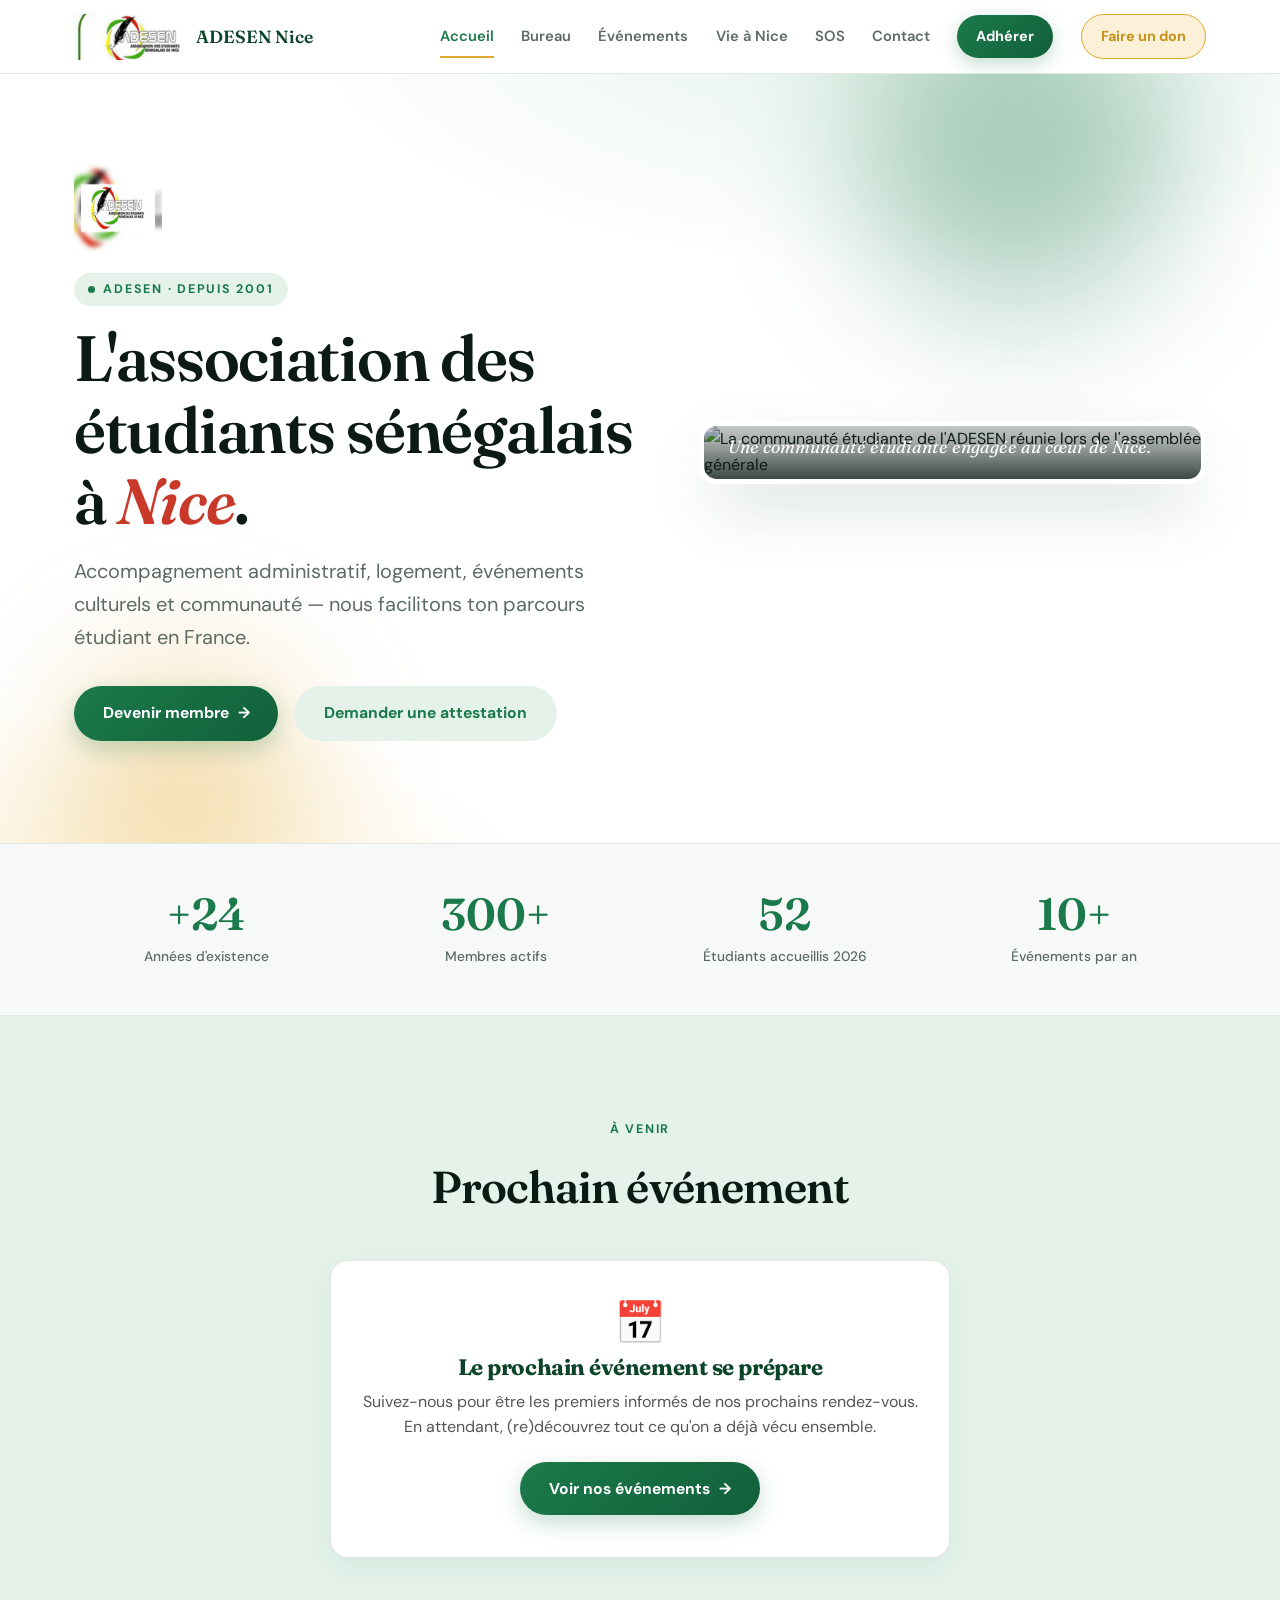
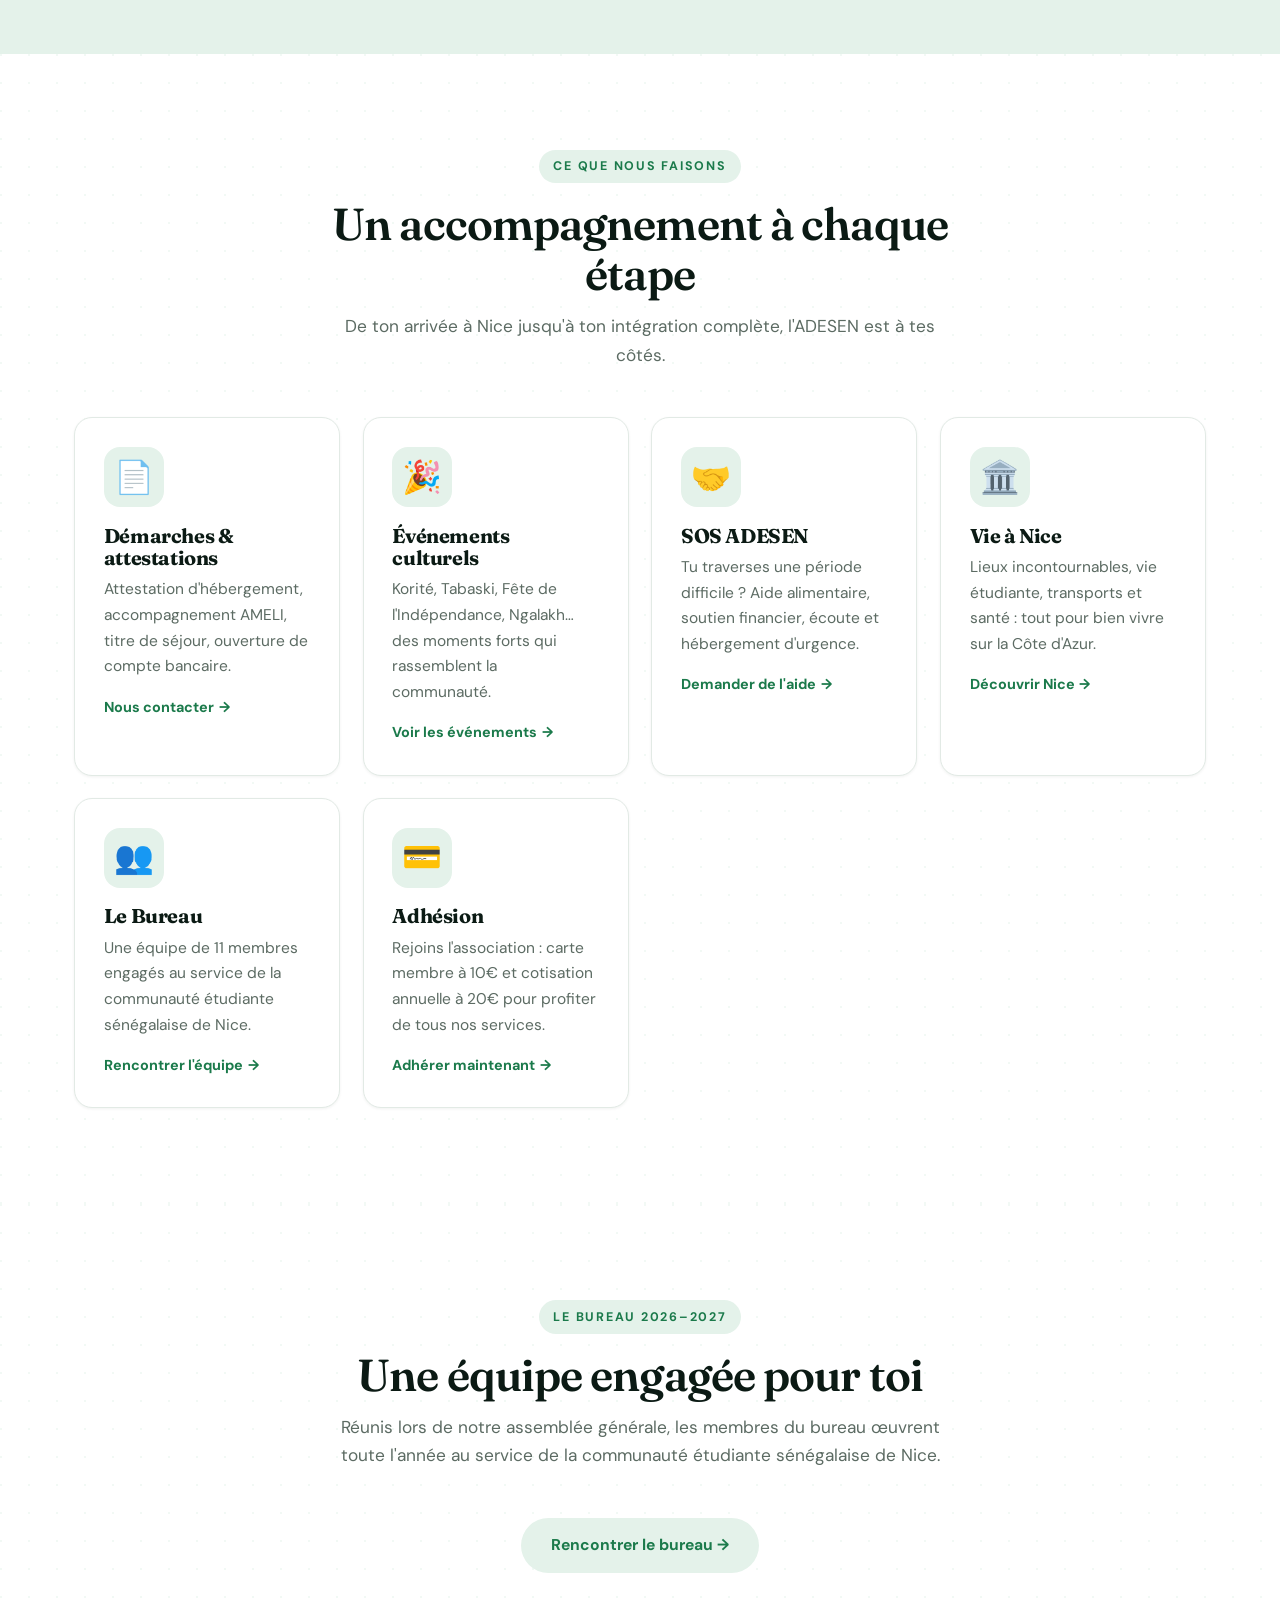
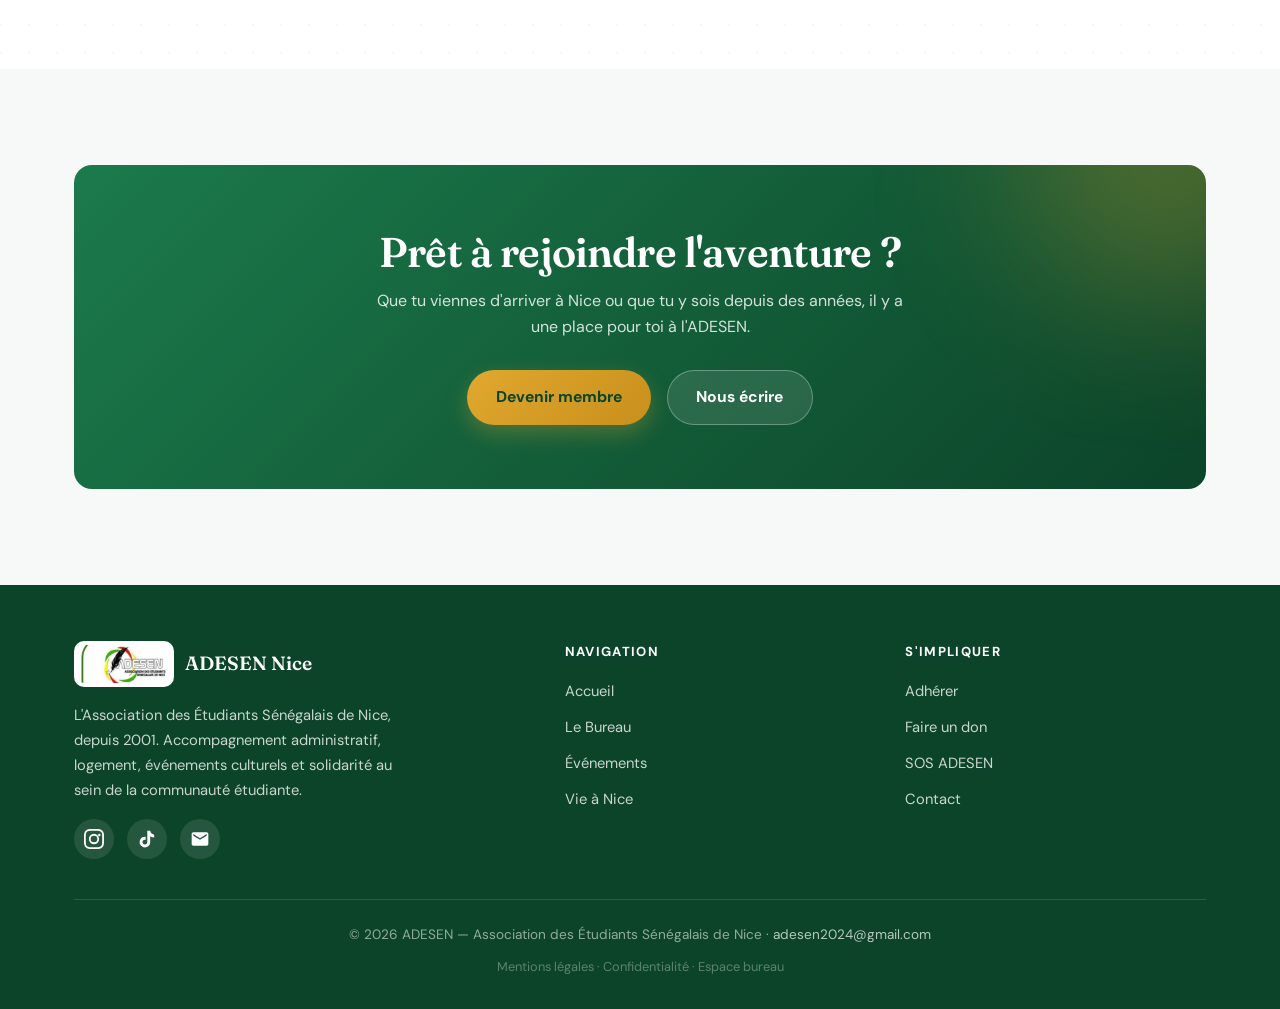
==== commit 419165b0: "Fix: Make upcoming section header generic to avoid mismatched title when empty state is active" ====
--- a/index.html
+++ b/index.html
@@ -84,9 +84,8 @@
 <section class="section upcoming-section" id="prochain-evenement">
   <div class="container">
     <div class="section-head reveal">
-      <span class="eyebrow">Prochain événement</span>
-      <h2>Journée d'accueil</h2>
-      <p>Ne manquez pas notre prochain événement d'intégration&nbsp;!</p>
+      <span class="eyebrow">À venir</span>
+      <h2>Prochain événement</h2>
     </div>
     <!-- État vide (caché par défaut) -->
     <div id="upcoming-empty-state" class="upcoming-empty reveal" style="display:none; text-align:center;max-width:620px;margin:0 auto;padding:2.6rem 1.6rem;background:#fff;border:1px solid rgba(27,67,50,.12);border-radius:18px;box-shadow:0 10px 30px rgba(27,67,50,.06);">
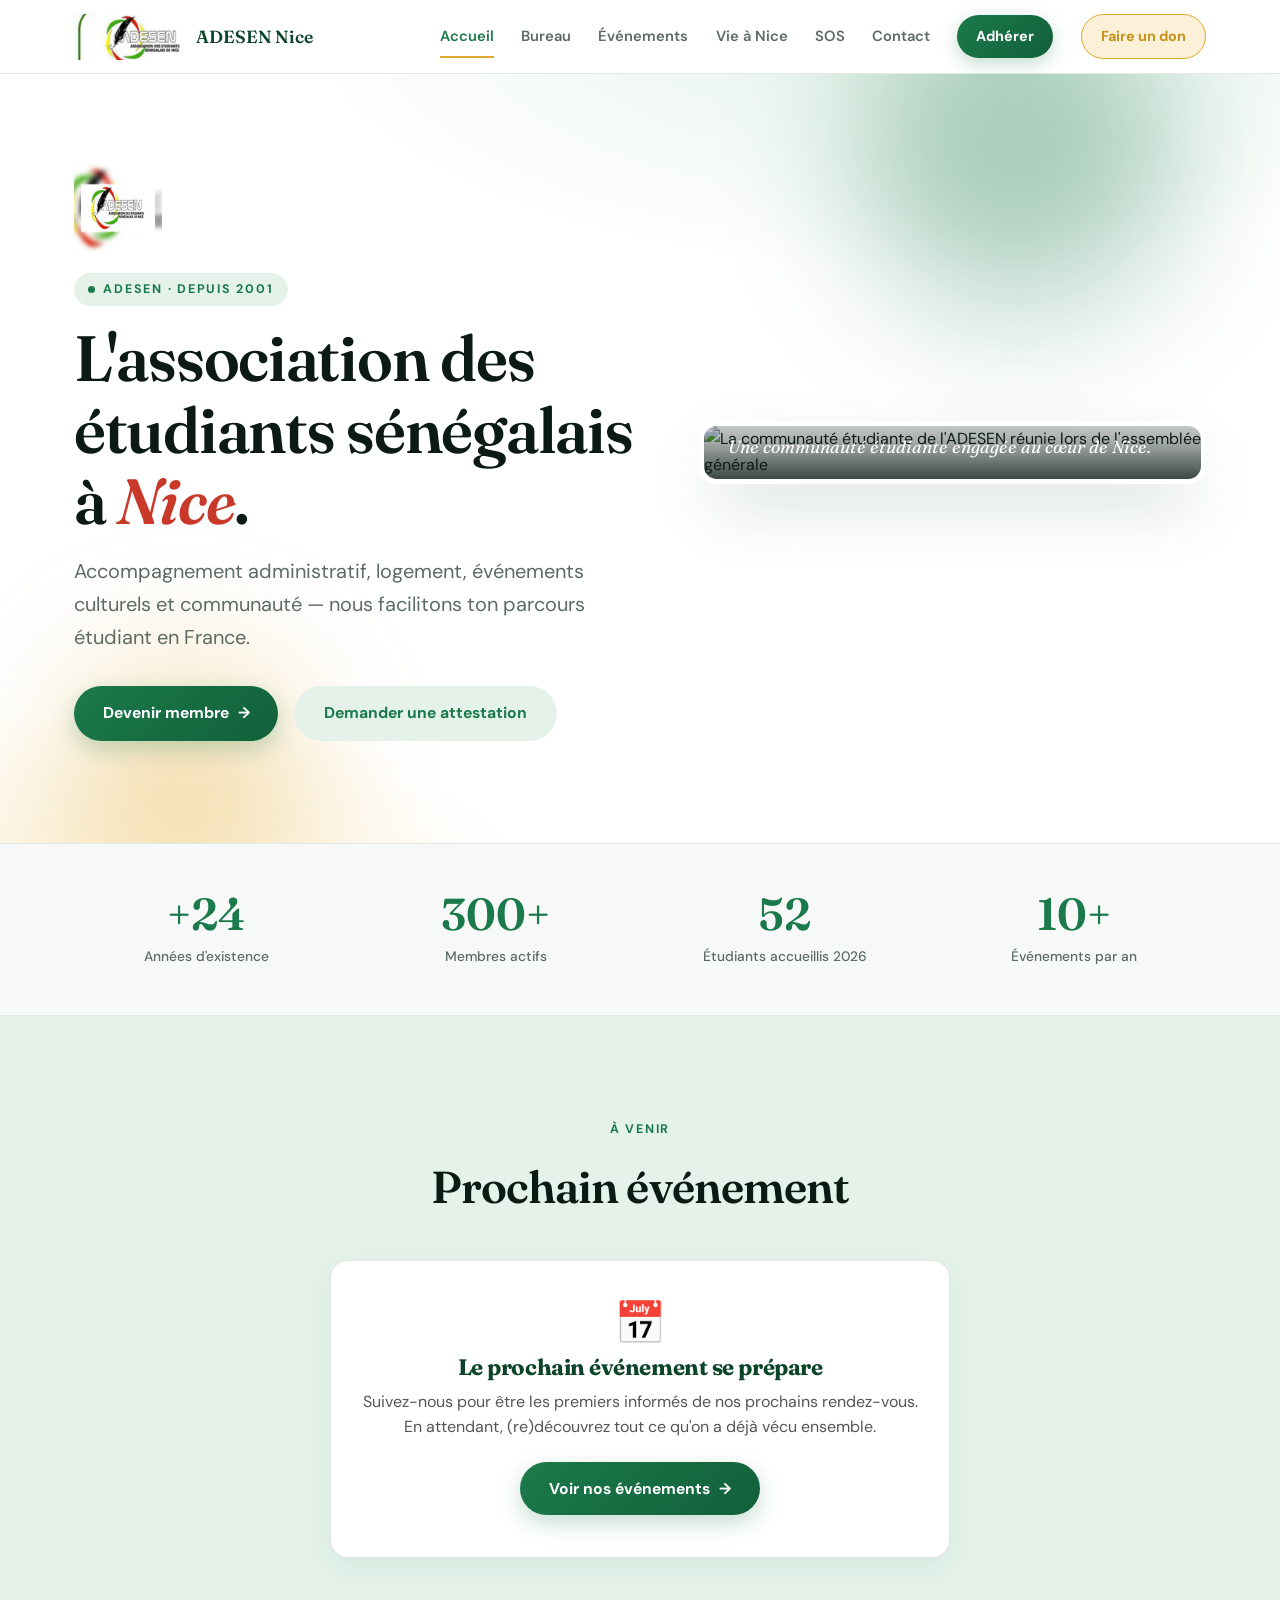
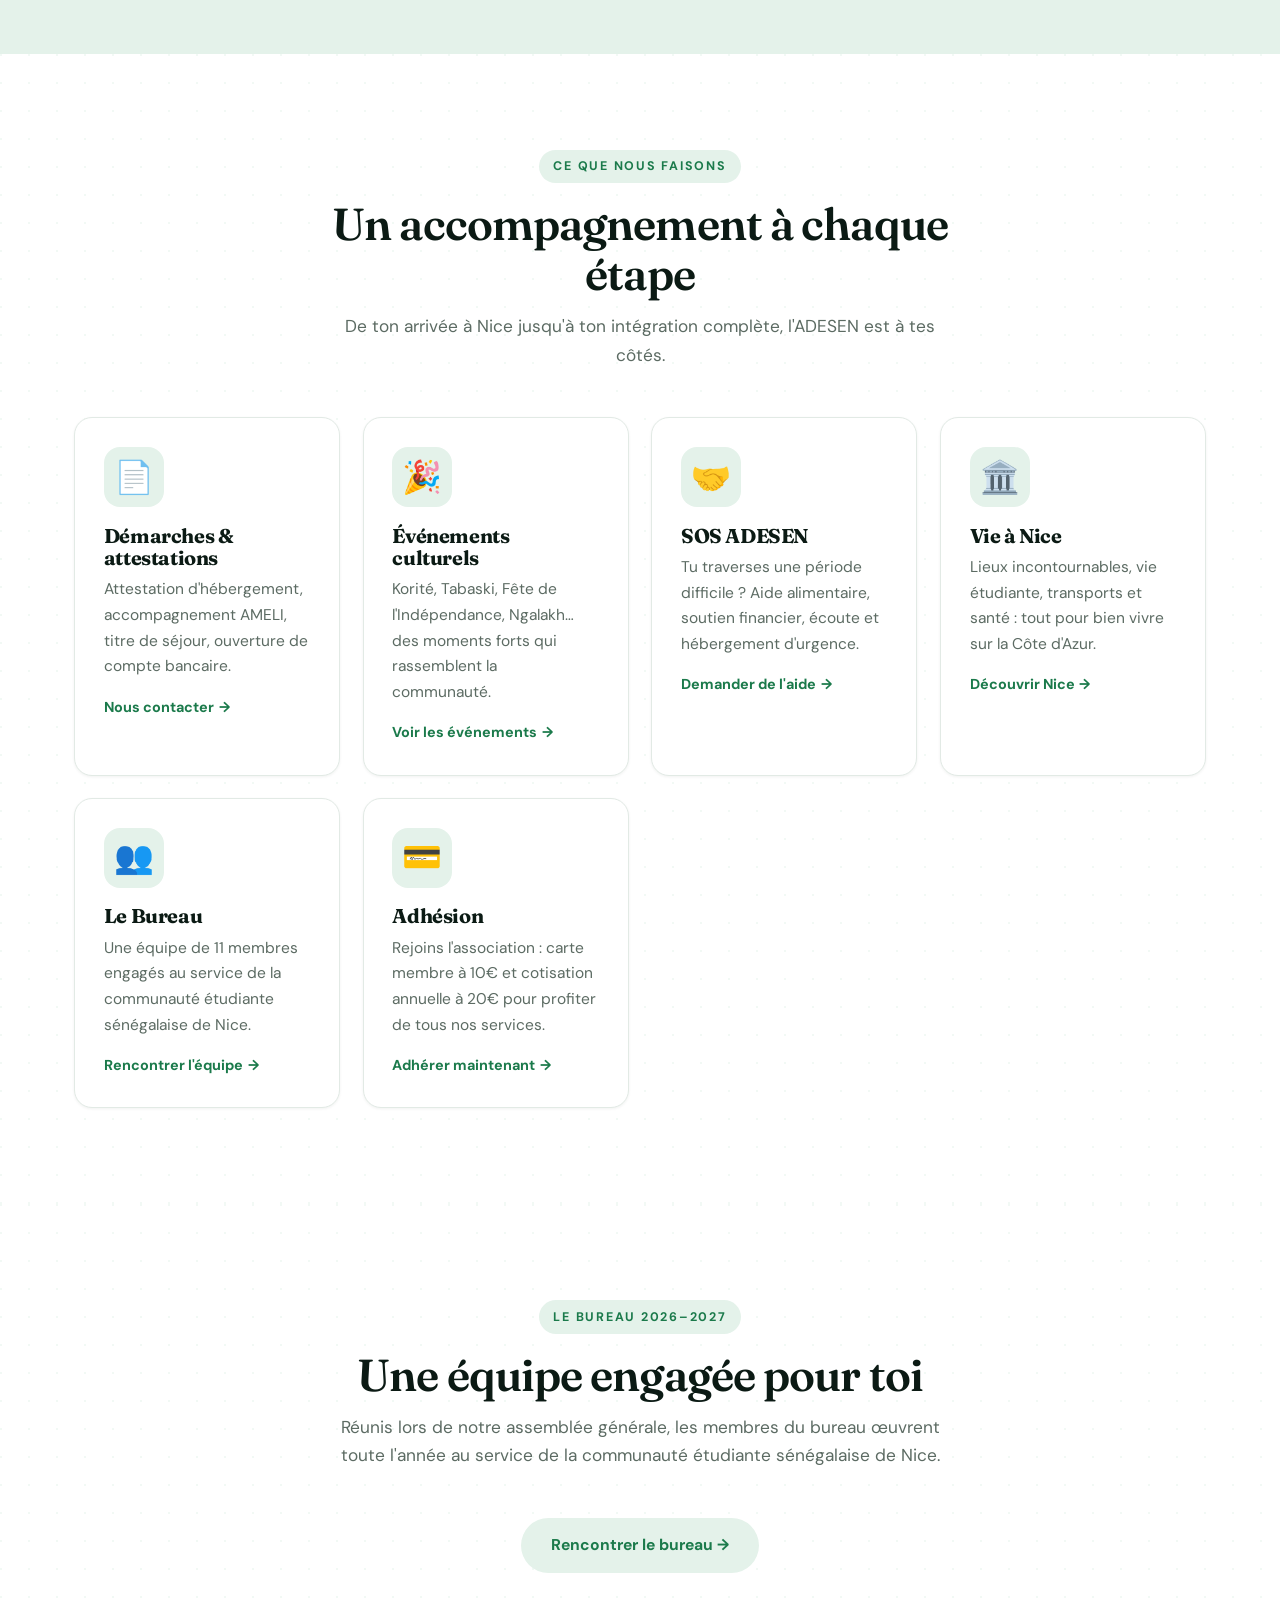
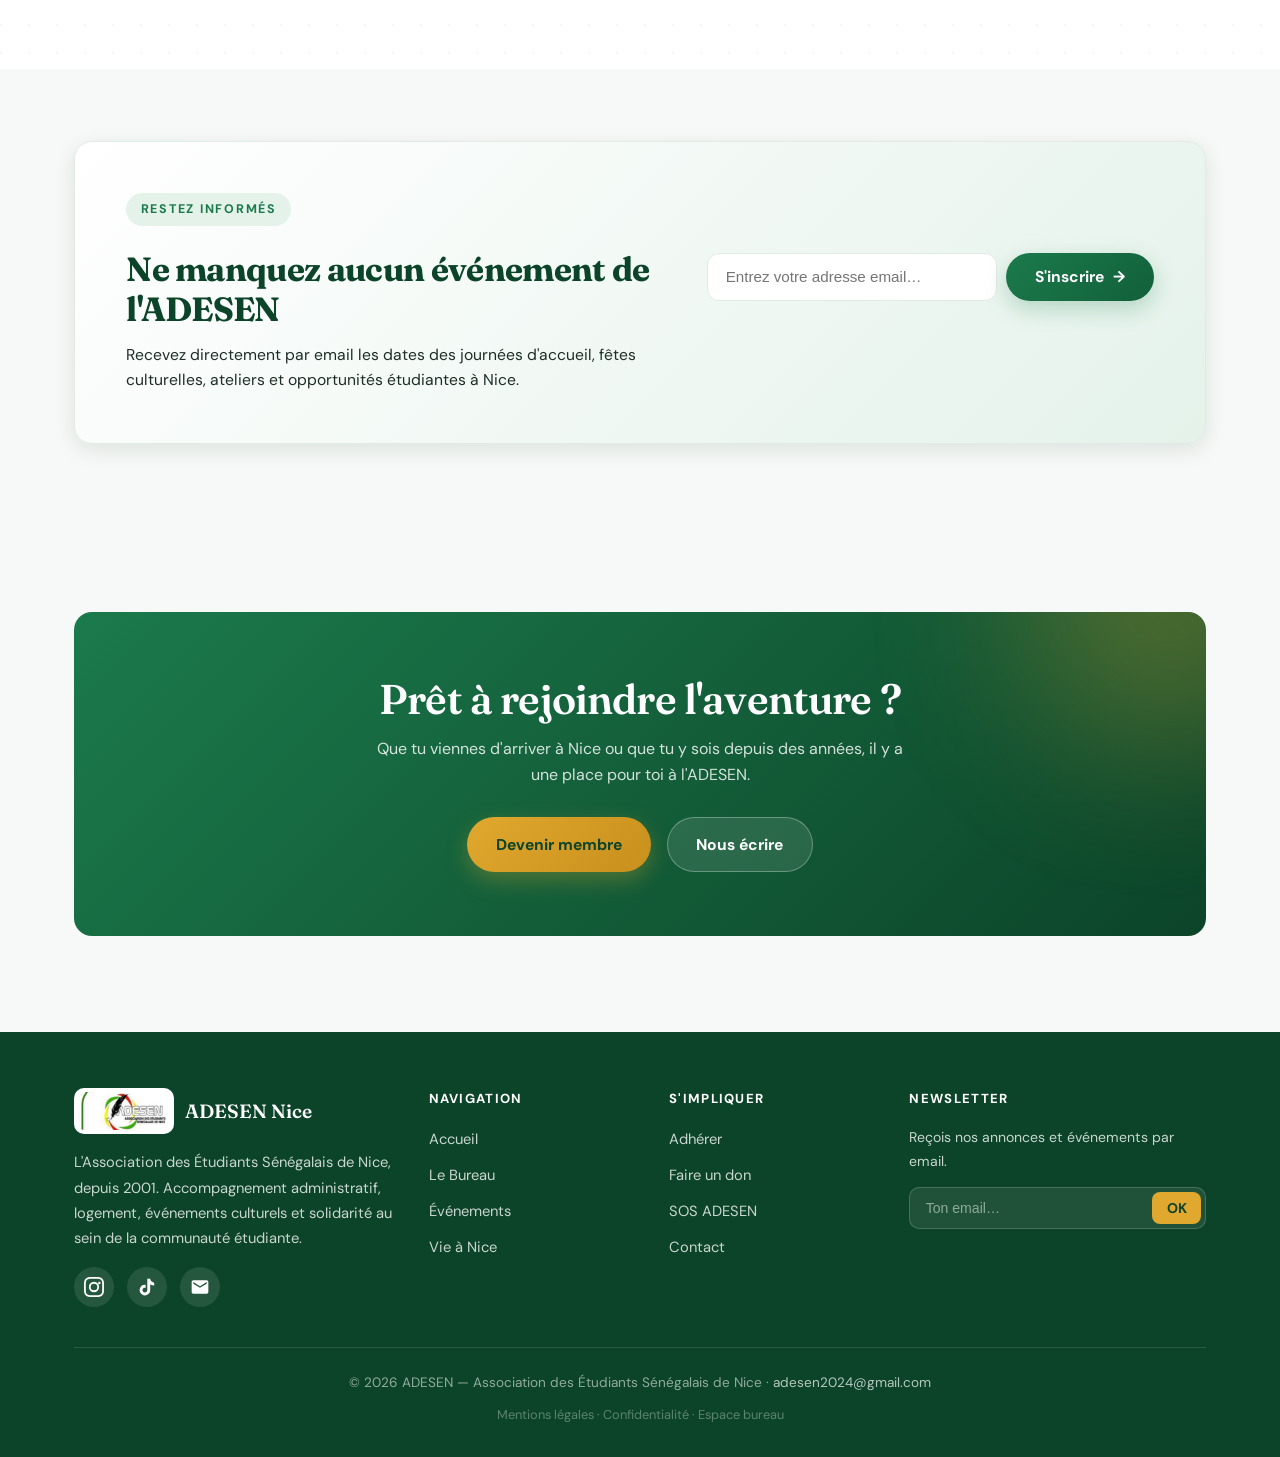
==== commit b6970ed5: "feat: ajout du formulaire d'inscription a la newsletter" ====
--- a/index.html
+++ b/index.html
@@ -1,6 +1,15 @@
 <!DOCTYPE html>
 <html lang="fr">
 <head>
+<!-- Google tag (gtag.js) -->
+<script async src="https://www.googletagmanager.com/gtag/js?id=G-H3WFKQHN48"></script>
+<script>
+  window.dataLayer = window.dataLayer || [];
+  function gtag(){dataLayer.push(arguments);}
+  gtag('js', new Date());
+
+  gtag('config', 'G-H3WFKQHN48');
+</script>
 <meta charset="UTF-8">
 <meta name="viewport" content="width=device-width, initial-scale=1.0, maximum-scale=5.0">
 <meta name="theme-color" content="#1B7A4B">
@@ -213,6 +222,27 @@
 </section>
 
 
+<section class="newsletter-section">
+  <div class="container">
+    <div class="newsletter-card reveal">
+      <div>
+        <span class="eyebrow" style="color:var(--green); font-weight:700;">Restez informés</span>
+        <h3>Ne manquez aucun événement de l'ADESEN</h3>
+        <p>Recevez directement par email les dates des journées d'accueil, fêtes culturelles, ateliers et opportunités étudiantes à Nice.</p>
+      </div>
+      <div>
+        <form class="newsletter-form newsletter-home-form">
+          <div class="newsletter-home-input-wrap">
+            <input type="email" name="email" placeholder="Entrez votre adresse email…" required>
+            <button type="submit" class="btn btn-primary">S'inscrire <span>→</span></button>
+          </div>
+          <div class="newsletter-status"></div>
+        </form>
+      </div>
+    </div>
+  </div>
+</section>
+
 <section class="section section-soft">
   <div class="container">
     <div class="cta-banner reveal">
@@ -259,6 +289,17 @@
           <li><a href="contact.html">Contact</a></li>
         </ul>
       </div>
+      <div>
+        <h4>Newsletter</h4>
+        <p class="desc" style="font-size:0.88rem; margin-bottom:0.8rem;">Reçois nos annonces et événements par email.</p>
+        <form class="newsletter-form">
+          <div class="newsletter-input-wrap">
+            <input type="email" name="email" placeholder="Ton email…" required>
+            <button type="submit">OK</button>
+          </div>
+          <div class="newsletter-status"></div>
+        </form>
+      </div>
     </div>
     <div class="footer-bottom">
       <p>© <span id="year">2026</span> ADESEN — Association des Étudiants Sénégalais de Nice · <a href="mailto:adesen2024@gmail.com">adesen2024@gmail.com</a></p>
--- a/styles.css
+++ b/styles.css
@@ -508,8 +508,9 @@
 
 /* ====== FOOTER ====== */
 .footer { background: var(--green-dark); color: rgba(255,255,255,0.78); padding: 3.5rem 0 2rem; }
-.footer-grid { display: grid; grid-template-columns: 1.5fr 1fr 1fr; gap: 2.5rem; margin-bottom: 2.5rem; }
-@media (max-width: 760px) { .footer-grid { grid-template-columns: 1fr; gap: 2rem; } }
+.footer-grid { display: grid; grid-template-columns: 1.4fr 0.9fr 0.9fr 1.3fr; gap: 2.2rem; margin-bottom: 2.5rem; }
+@media (max-width: 900px) { .footer-grid { grid-template-columns: 1fr 1fr; gap: 2rem; } }
+@media (max-width: 600px) { .footer-grid { grid-template-columns: 1fr; gap: 1.8rem; } }
 .footer-brand { display: flex; align-items: center; gap: 0.7rem; margin-bottom: 1rem; }
 .footer-brand img { height: 46px; background: #fff; border-radius: 10px; padding: 4px; }
 .footer-socials a svg { width: 20px; height: 20px; }
@@ -741,3 +742,73 @@
   font-weight: 700;
   font-size: 1.1rem;
 }
+
+/* ====== NEWSLETTER ====== */
+.newsletter-section { padding: 4.5rem 0; background: var(--bg-soft); }
+.newsletter-card {
+  background: linear-gradient(135deg, #ffffff 0%, var(--green-soft) 100%);
+  border: 1px solid var(--line);
+  border-radius: var(--radius);
+  padding: clamp(2rem, 4.5vw, 3.2rem);
+  display: grid;
+  grid-template-columns: 1.2fr 1fr;
+  align-items: center;
+  gap: 2.8rem;
+  box-shadow: var(--shadow-md);
+}
+@media (max-width: 820px) {
+  .newsletter-card { grid-template-columns: 1fr; gap: 1.5rem; }
+}
+.newsletter-card h3 {
+  font-family: 'Fraunces', serif;
+  font-size: clamp(1.6rem, 3vw, 2.1rem);
+  color: var(--green-dark);
+  margin: 0.4rem 0 0.8rem;
+  line-height: 1.2;
+}
+.newsletter-card p {
+  color: var(--ink-soft);
+  font-size: 0.98rem;
+  line-height: 1.6;
+  margin: 0;
+}
+.newsletter-home-form { display: flex; flex-direction: column; gap: 0.4rem; }
+.newsletter-home-input-wrap { display: flex; gap: 0.6rem; }
+@media (max-width: 520px) {
+  .newsletter-home-input-wrap { flex-direction: column; }
+  .newsletter-home-input-wrap button { width: 100%; justify-content: center; }
+}
+.newsletter-home-input-wrap input {
+  flex: 1; padding: 0.85rem 1.1rem;
+  border: 1.5px solid var(--line);
+  border-radius: var(--radius-sm);
+  font-size: 0.95rem; outline: none; background: #fff;
+  color: var(--ink);
+  transition: border-color 0.2s, box-shadow 0.2s;
+}
+.newsletter-home-input-wrap input:focus {
+  border-color: var(--green); box-shadow: 0 0 0 3px var(--green-glow);
+}
+
+/* Footer newsletter column */
+.newsletter-input-wrap {
+  display: flex; gap: 0.4rem; background: rgba(255,255,255,0.08);
+  border: 1px solid rgba(255,255,255,0.18); border-radius: 10px;
+  padding: 4px; transition: border-color 0.2s;
+}
+.newsletter-input-wrap:focus-within { border-color: var(--gold); }
+.newsletter-input-wrap input {
+  background: transparent; border: none; outline: none;
+  color: #fff; padding: 0.45rem 0.7rem; font-size: 0.88rem; width: 100%;
+}
+.newsletter-input-wrap input::placeholder { color: rgba(255,255,255,0.5); }
+.newsletter-input-wrap button {
+  background: var(--gold); color: var(--green-dark); border: none;
+  border-radius: 8px; padding: 0.45rem 0.9rem; font-weight: 700;
+  cursor: pointer; transition: background 0.2s, transform 0.1s;
+  font-size: 0.88rem;
+}
+.newsletter-input-wrap button:hover { background: #fff; }
+.newsletter-status { font-size: 0.85rem; margin-top: 0.4rem; min-height: 1.2rem; }
+.newsletter-status.ok { color: #52b788; font-weight: 600; }
+.newsletter-status.err { color: #ff6b6b; font-weight: 600; }
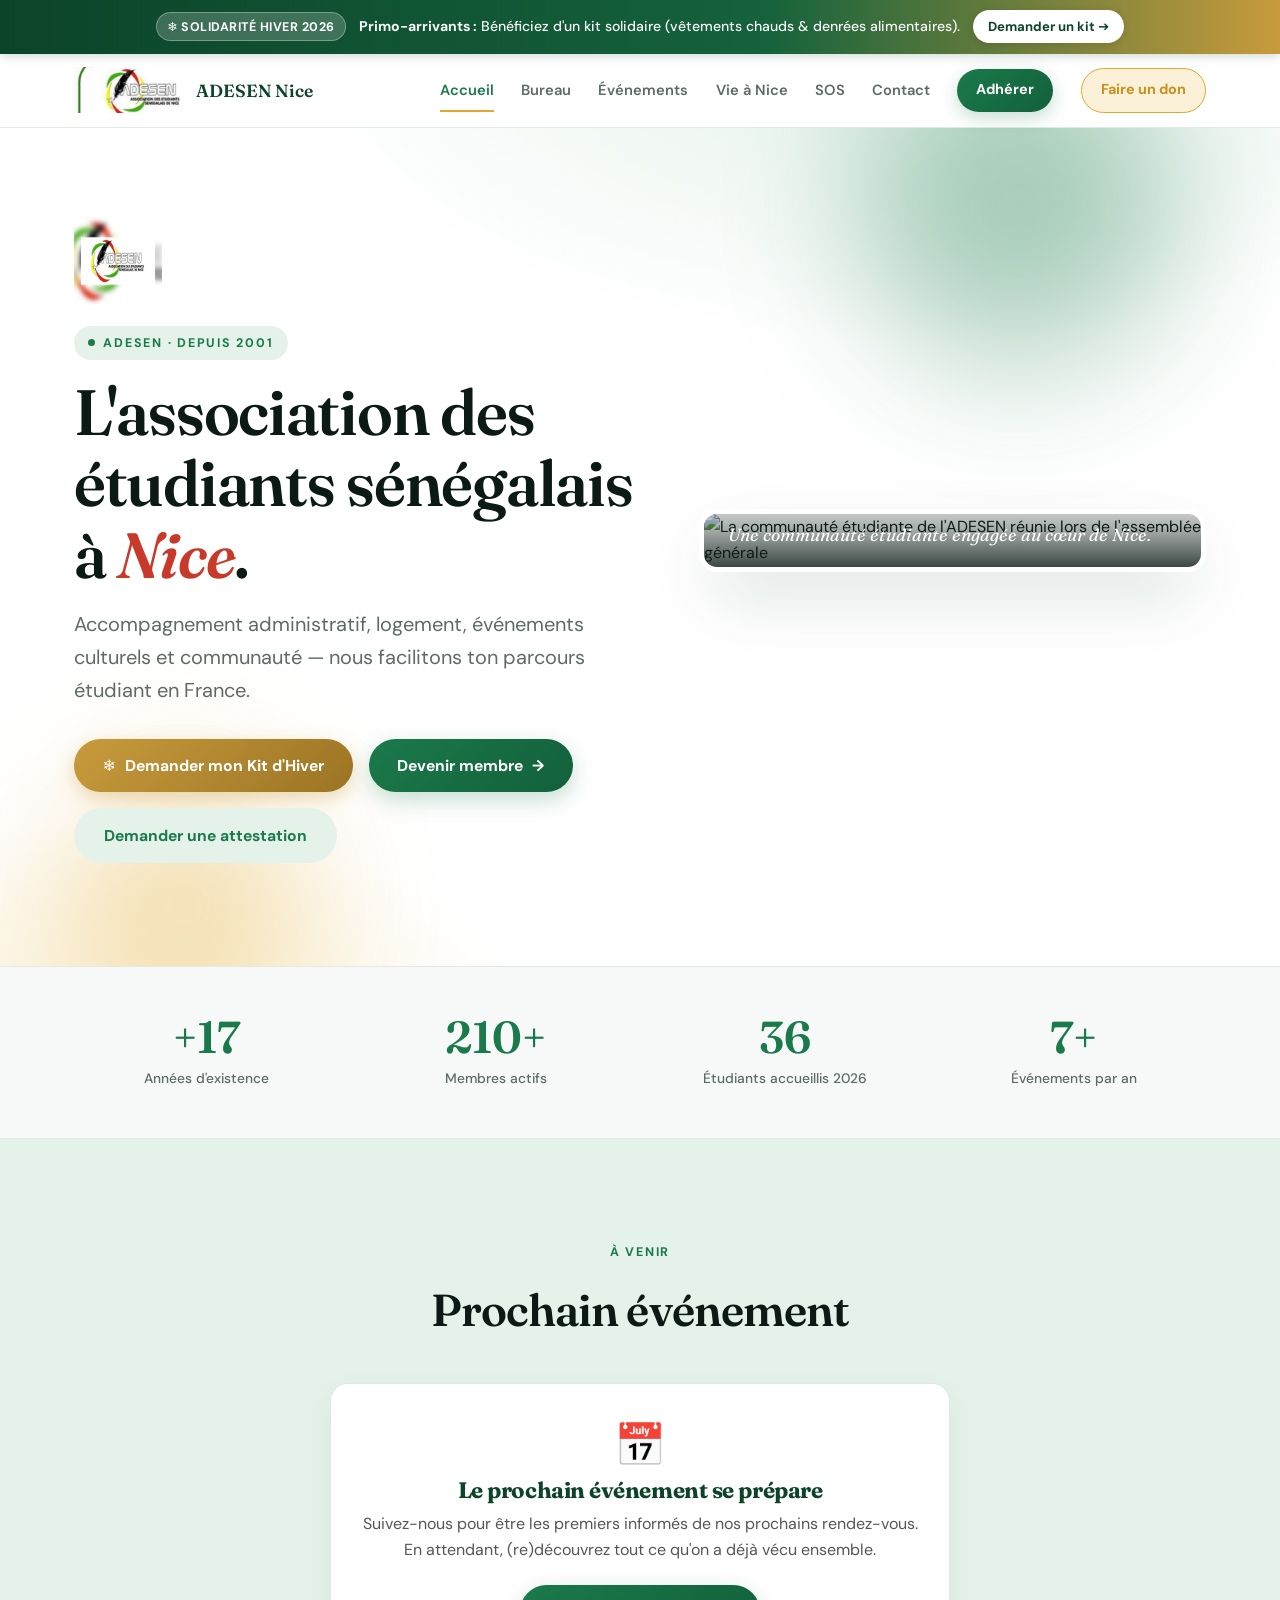
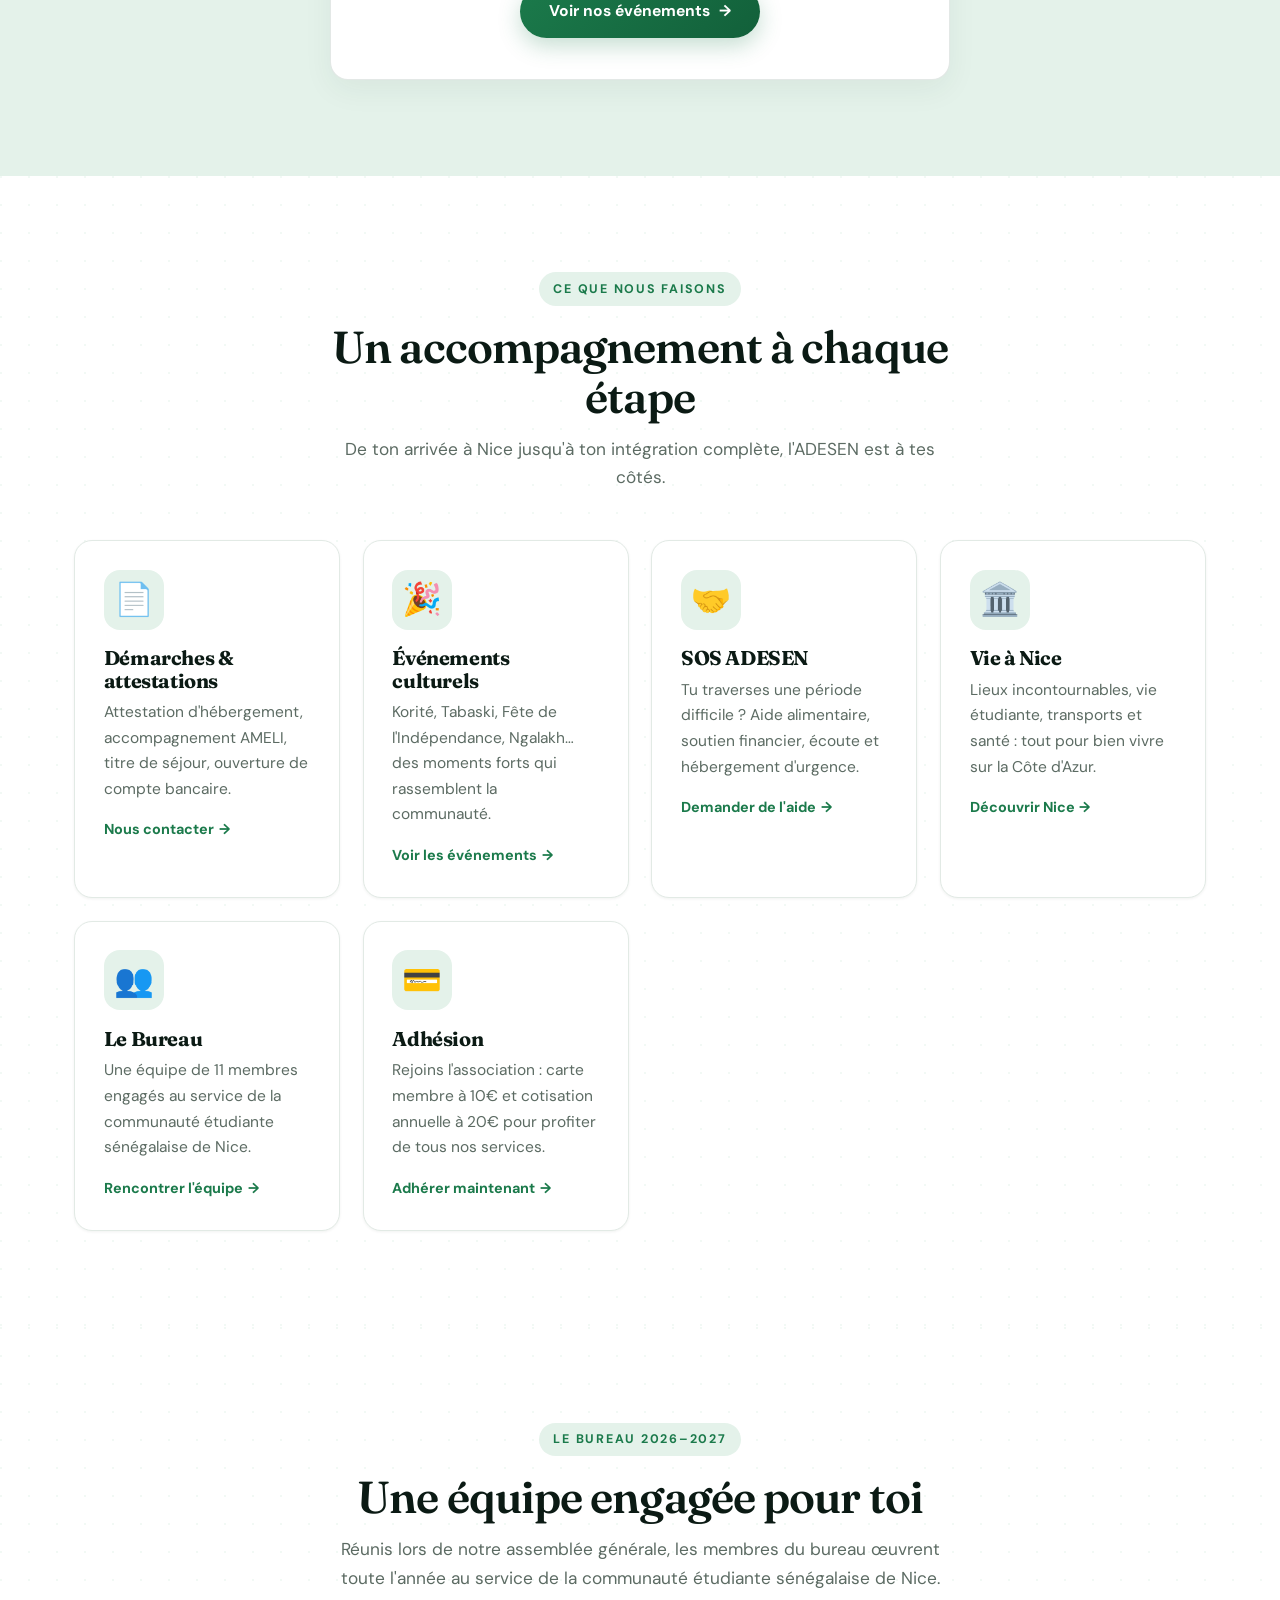
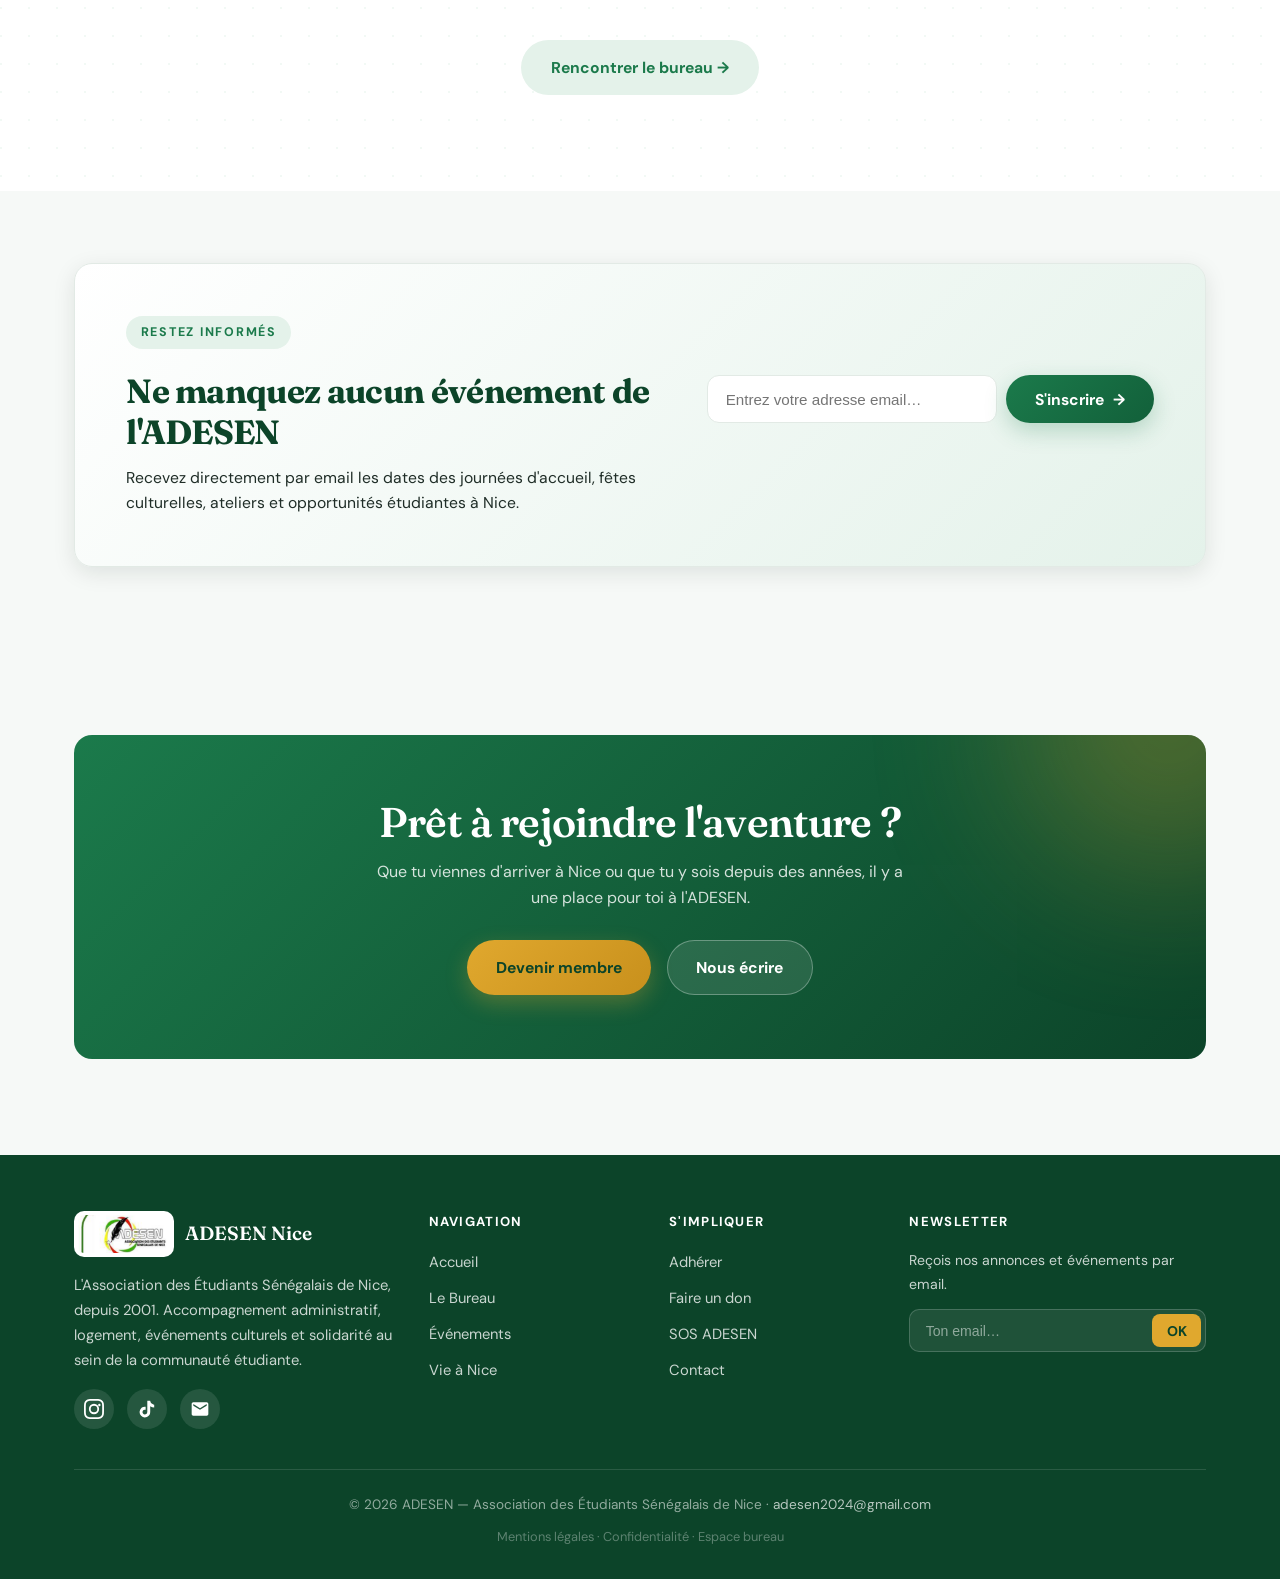
==== commit ccb2c1fd: "feat: ajout bandeau et bouton Kit d'Hiver pour les primo-arrivants & optimisation photos du bureau" ====
--- a/index.html
+++ b/index.html
@@ -34,6 +34,17 @@
 <link rel="stylesheet" href="styles.css">
 </head>
 <body>
+<!-- BANDEAU SOLIDARITÉ KIT D'HIVER -->
+<div class="top-banner">
+  <div class="top-banner-inner">
+    <span class="top-banner-badge">❄️ Solidarité Hiver 2026</span>
+    <span class="top-banner-text"><strong>Primo-arrivants :</strong> Bénéficiez d'un kit solidaire (vêtements chauds & denrées alimentaires).</span>
+    <a href="https://docs.google.com/forms/d/e/1FAIpQLSd-8p0DElxylHPGlGHwQiiw7cbrP5Ee39QgS9mk2FDvUOPosw/viewform" target="_blank" rel="noopener noreferrer" class="top-banner-btn">
+      Demander un kit ➔
+    </a>
+  </div>
+</div>
+
 <nav class="nav">
   <div class="nav-inner">
     <a href="index.html" class="logo">
@@ -64,6 +75,7 @@
         <h1>L'association des étudiants sénégalais à <em>Nice</em>.</h1>
         <p class="lead">Accompagnement administratif, logement, événements culturels et communauté — nous facilitons ton parcours étudiant en France.</p>
         <div class="hero-actions">
+          <a href="https://docs.google.com/forms/d/e/1FAIpQLSd-8p0DElxylHPGlGHwQiiw7cbrP5Ee39QgS9mk2FDvUOPosw/viewform" target="_blank" rel="noopener noreferrer" class="btn btn-kit-hiver"><span>❄️</span> Demander mon Kit d'Hiver</a>
           <a href="adherer.html" class="btn btn-primary">Devenir membre <span>→</span></a>
           <a href="contact.html" class="btn btn-secondary">Demander une attestation</a>
         </div>
--- a/styles.css
+++ b/styles.css
@@ -87,6 +87,81 @@
   opacity: 0.5; pointer-events: none; z-index: 0;
 }
 .bg-pattern > * { position: relative; z-index: 1; }
+
+/* ====== BANDEAU D'ALERTE SOLIDARITÉ ====== */
+.top-banner {
+  background: linear-gradient(90deg, #0C4429 0%, #15623C 60%, #C89B3C 100%);
+  color: #FFFFFF;
+  font-size: 0.88rem;
+  padding: 0.65rem 1rem;
+  position: relative;
+  z-index: 105;
+  box-shadow: 0 2px 10px rgba(12, 68, 41, 0.2);
+}
+.top-banner-inner {
+  max-width: 1180px;
+  margin: 0 auto;
+  display: flex;
+  align-items: center;
+  justify-content: center;
+  flex-wrap: wrap;
+  gap: 0.8rem;
+  text-align: center;
+}
+.top-banner-badge {
+  background: rgba(255, 255, 255, 0.2);
+  backdrop-filter: blur(8px);
+  -webkit-backdrop-filter: blur(8px);
+  padding: 0.2rem 0.65rem;
+  border-radius: 100px;
+  font-weight: 700;
+  font-size: 0.78rem;
+  text-transform: uppercase;
+  letter-spacing: 0.04em;
+  display: inline-flex;
+  align-items: center;
+  gap: 0.35rem;
+  border: 1px solid rgba(255, 255, 255, 0.3);
+}
+.top-banner-text {
+  font-weight: 500;
+  color: #F8F9FB;
+}
+.top-banner-btn {
+  display: inline-flex;
+  align-items: center;
+  gap: 0.4rem;
+  background: #FFFFFF;
+  color: #0C4429;
+  font-weight: 700;
+  font-size: 0.82rem;
+  padding: 0.35rem 0.95rem;
+  border-radius: 100px;
+  text-decoration: none;
+  transition: all 0.2s ease;
+  box-shadow: 0 2px 8px rgba(0,0,0,0.12);
+}
+.top-banner-btn:hover {
+  background: #FDF6E2;
+  color: #082E1B;
+  transform: translateY(-1px);
+  box-shadow: 0 4px 12px rgba(0,0,0,0.2);
+}
+
+.btn-kit-hiver {
+  background: linear-gradient(135deg, #C89B3C 0%, #9B7424 100%);
+  color: #FFFFFF !important;
+  box-shadow: 0 6px 18px rgba(200, 155, 60, 0.35);
+  display: inline-flex;
+  align-items: center;
+  gap: 0.5rem;
+  font-weight: 700;
+}
+.btn-kit-hiver:hover {
+  transform: translateY(-2px);
+  box-shadow: 0 10px 24px rgba(200, 155, 60, 0.45);
+  color: #FFFFFF !important;
+}
 
 /* ====== NAV ====== */
 .nav {
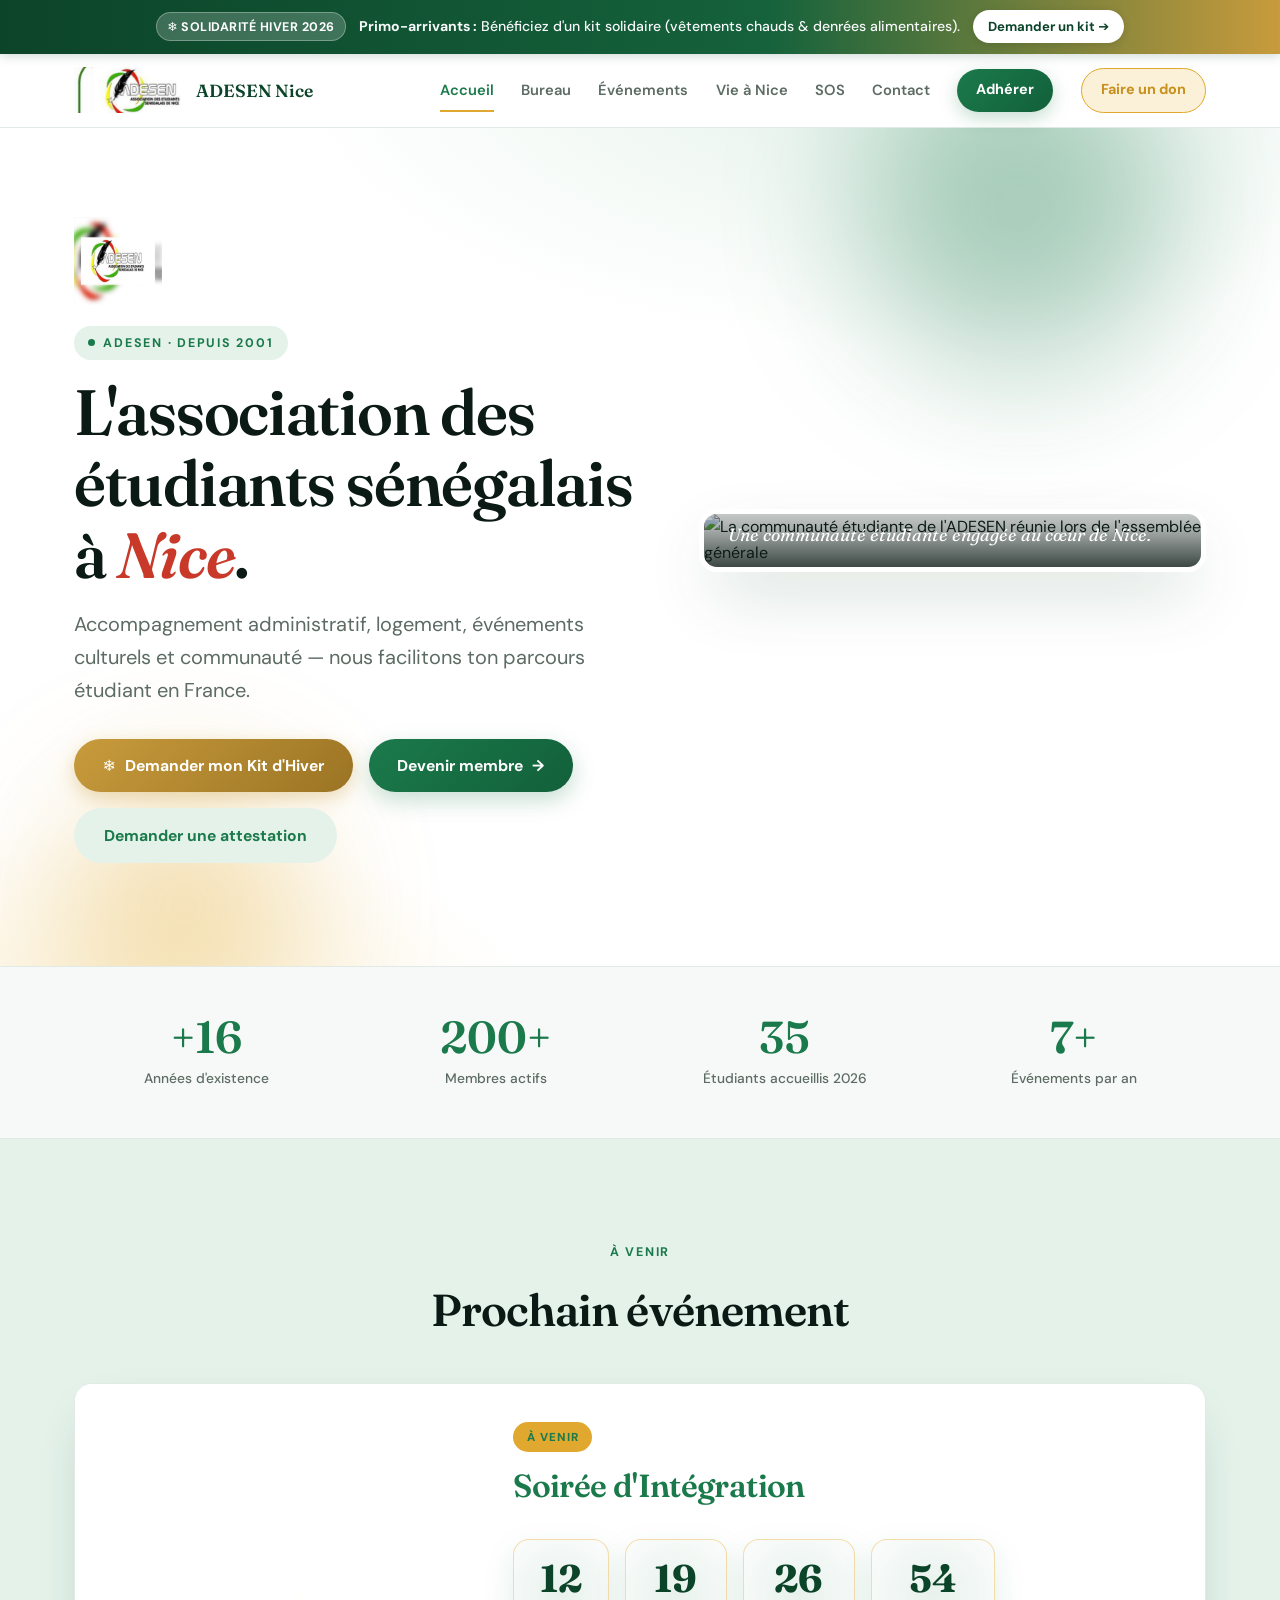
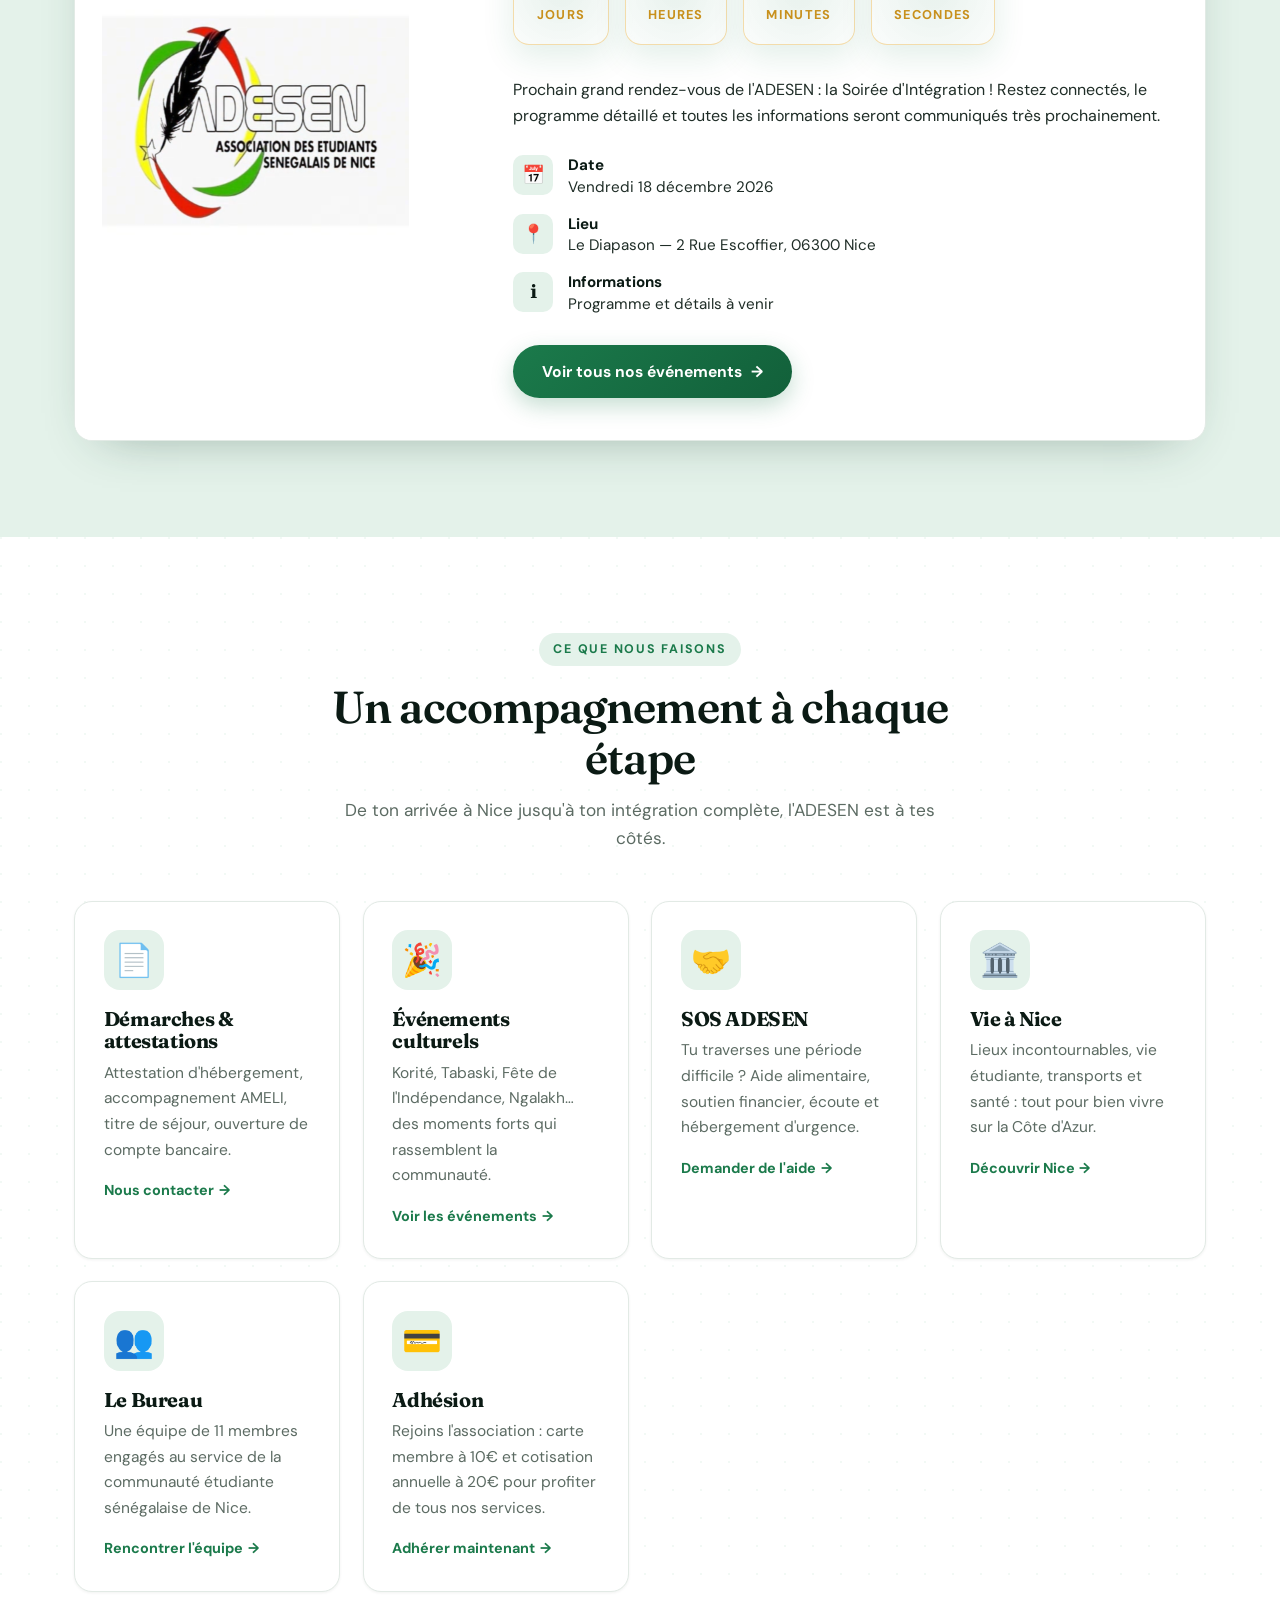
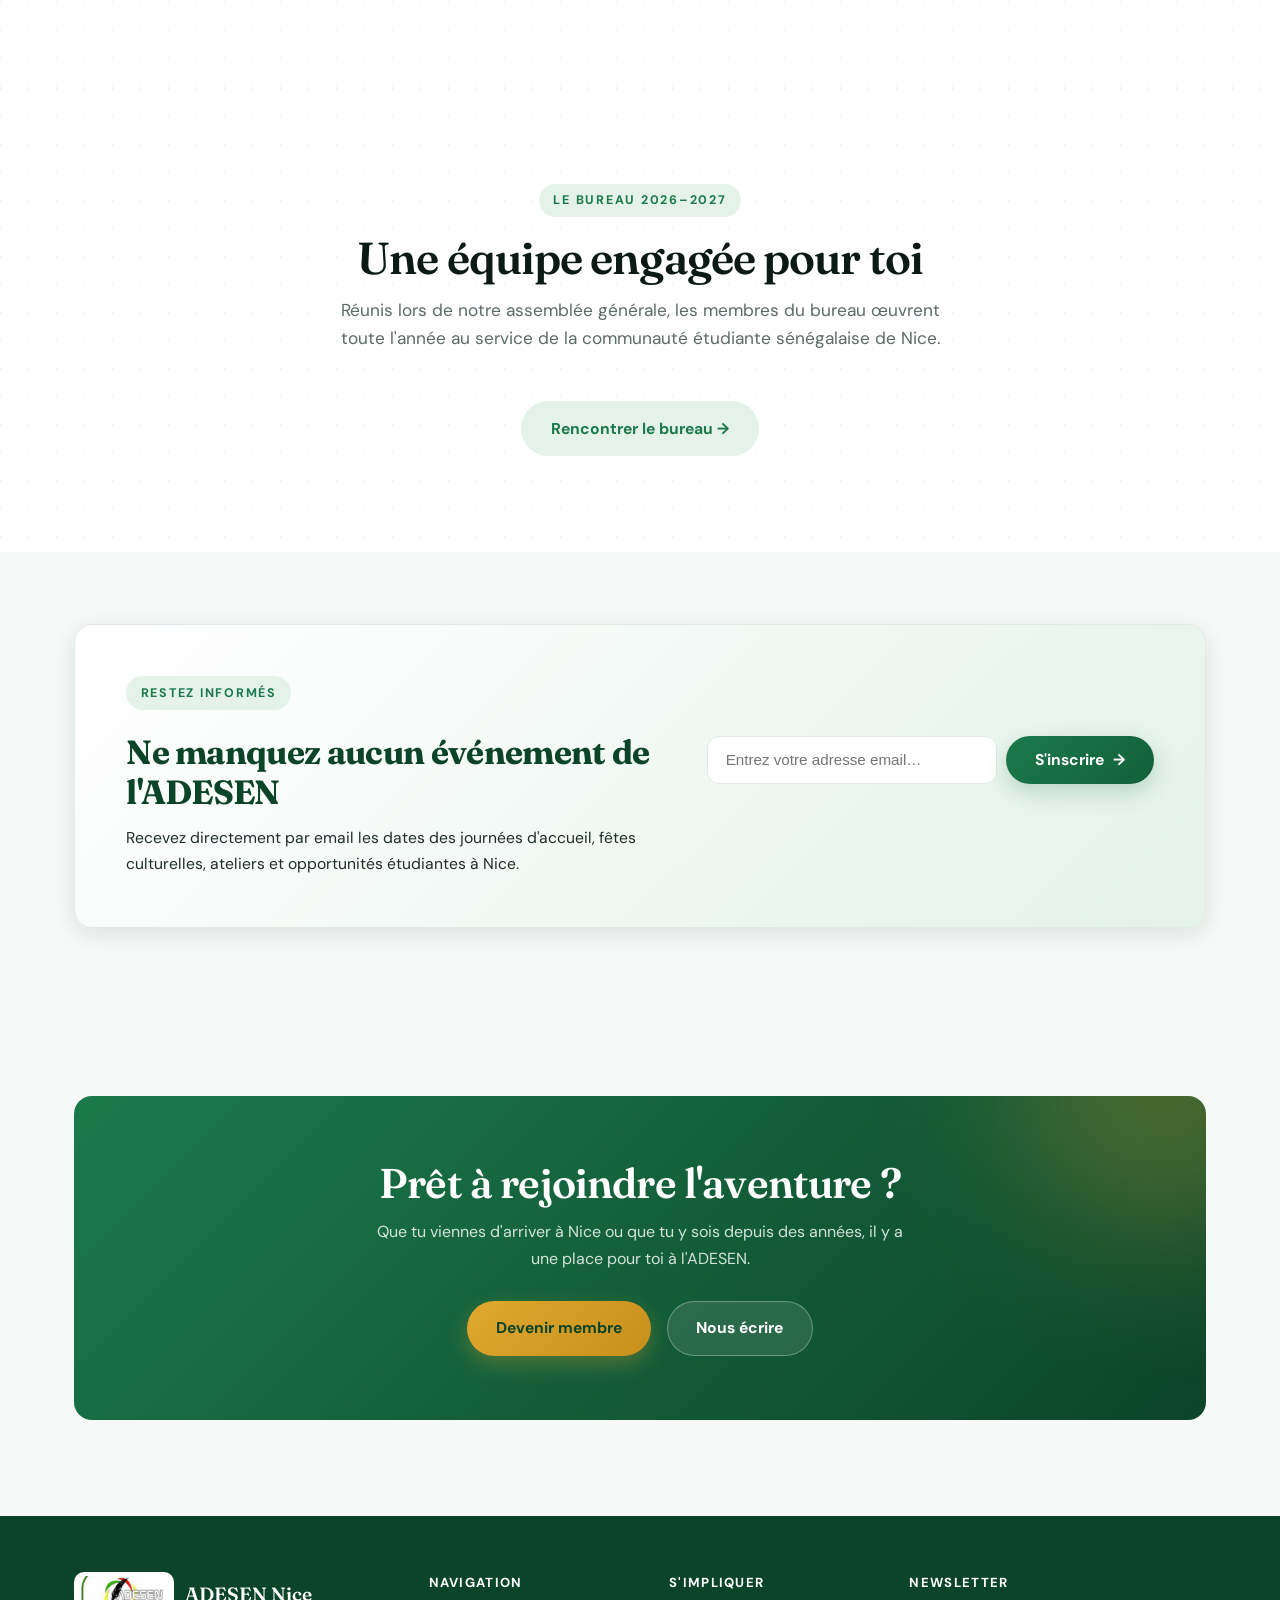
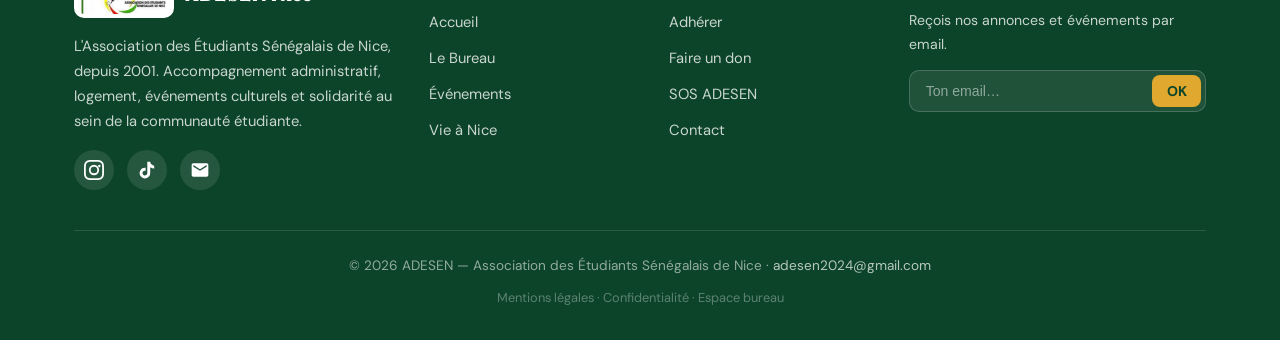
==== commit a42da7a3: "feat: annonce de la soiree d'integration du 18 decembre au Diapason avec logo officiel" ====
--- a/index.html
+++ b/index.html
@@ -117,13 +117,13 @@
     </div>
 
     <!-- Carte de l'événement avec compte à rebours -->
-    <div id="upcoming-event-card" class="upcoming-card reveal" data-countdown="2026-09-26T15:00:00+02:00" data-countdown-end="2026-09-27T00:00:00+02:00">
-      <div class="upcoming-poster">
-        <img src="AfficheJI.jpeg" alt="Affiche Journée d'Accueil de l'ADESEN" onclick="openLightbox(this.src)">
+    <div id="upcoming-event-card" class="upcoming-card reveal" data-countdown="2026-12-18T20:00:00+01:00" data-countdown-end="2026-12-19T06:00:00+01:00">
+      <div class="upcoming-poster" style="background:#fff; padding:1.5rem; display:flex; align-items:center; justify-content:center;">
+        <img src="images/logo_adesen.png" alt="Soirée d'Intégration — ADESEN" style="max-height:260px; width:auto; object-fit:contain;" onclick="openLightbox(this.src)">
       </div>
       <div class="upcoming-info">
-        <span class="upcoming-badge">Nouveau</span>
-        <h3 class="upcoming-title">Journée d'accueil des étudiants</h3>
+        <span class="upcoming-badge">À venir</span>
+        <h3 class="upcoming-title">Soirée d'Intégration</h3>
         
         <!-- COMPTE À REBOURS -->
         <div class="countdown-wrapper">
@@ -145,22 +145,22 @@
           </div>
         </div>
 
-        <p class="upcoming-desc">Cliquez sur l'affiche pour la voir en grand. Ne manquez pas cette journée exceptionnelle d'intégration et de partage !</p>
+        <p class="upcoming-desc">Prochain grand rendez-vous de l'ADESEN : la Soirée d'Intégration ! Restez connectés, le programme détaillé et toutes les informations seront communiqués très prochainement.</p>
         <ul class="upcoming-meta">
           <li>
-            <div class="um-ico">📋</div>
-            <span><strong>Chronogramme</strong><br>
-              <strong>15h00</strong> — Accueil des étudiants<br>
-              <strong>16h15</strong> — Mot de bienvenue par le président &amp; Atelier CV<br>
-              <strong>17h30</strong> — Prestation des invités<br>
-              <strong>19h30</strong> — Ambiances, moments de détente (jeu de carte, ping pong, playstation…)<br>
-              <strong>21h00</strong> — Petite collation + jeu Kahoot<br>
-              <strong>22h00</strong> — Ambiances<br>
-              <strong>00h00</strong> — Mots de fermeture
-            </span>
+            <div class="um-ico">📅</div>
+            <span><strong>Date</strong><br>Vendredi 18 décembre 2026</span>
+          </li>
+          <li>
+            <div class="um-ico">📍</div>
+            <span><strong>Lieu</strong><br>Le Diapason — 2 Rue Escoffier, 06300 Nice</span>
+          </li>
+          <li>
+            <div class="um-ico">ℹ️</div>
+            <span><strong>Informations</strong><br>Programme et détails à venir</span>
           </li>
         </ul>
-        <a href="evenements.html" class="btn btn-primary">Voir nos événements <span>→</span></a>
+        <a href="evenements.html" class="btn btn-primary">Voir tous nos événements <span>→</span></a>
       </div>
     </div>
   </div>
